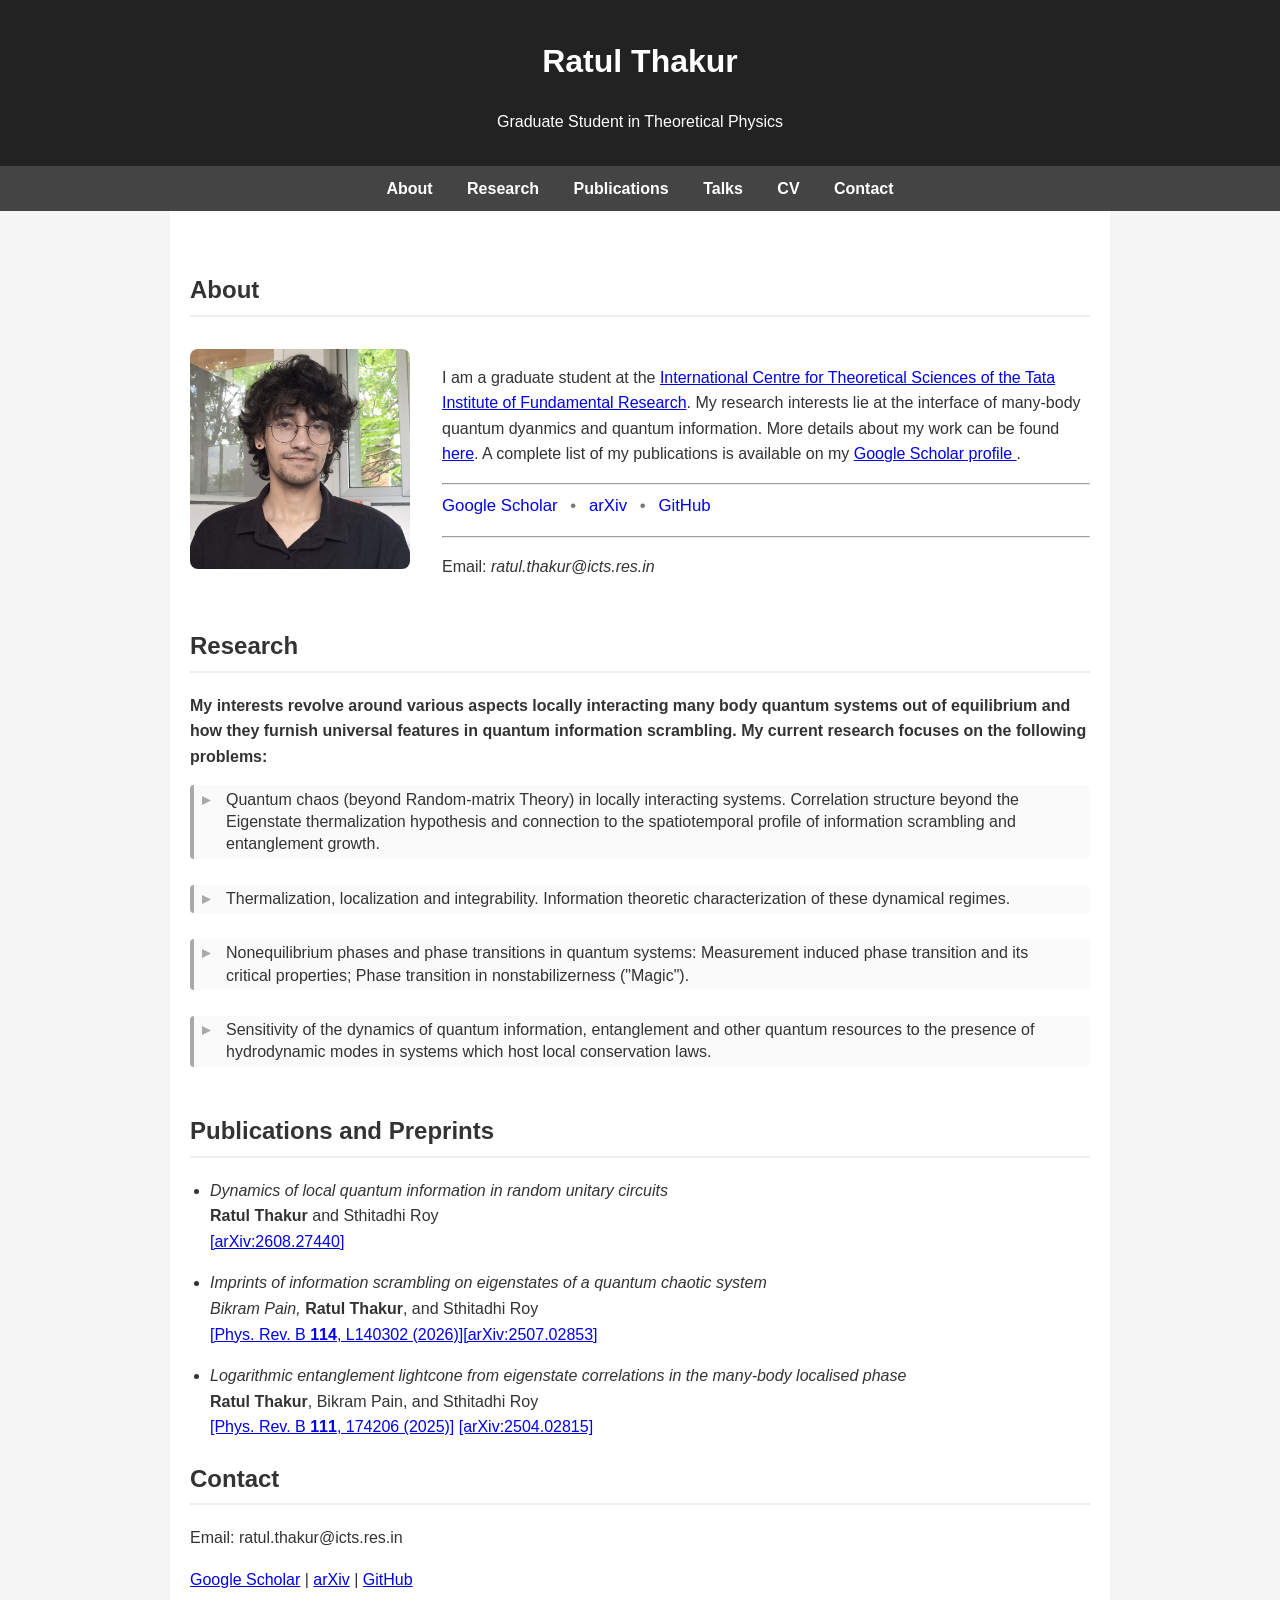
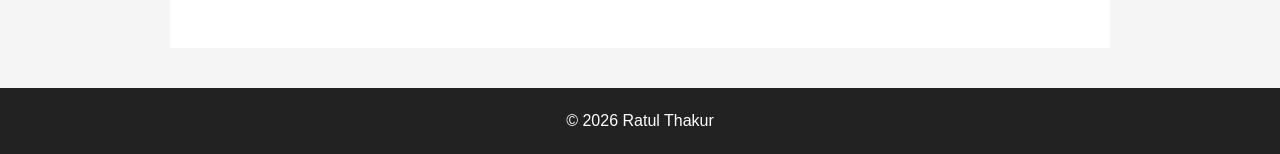
==== index.html @ a8597ba9 "Update index.html" ====
<!DOCTYPE html>
<html lang="en">
<head>
<meta charset="UTF-8">
<meta name="viewport" content="width=device-width, initial-scale=1.0">
<meta name="google-site-verification" content="xN_X5LfohI2acbVFx5eEnyMO1RAWLqTGRK5Y36NLpNw" />
    
<title>Ratul Thakur</title>

<style>
body{
    font-family: Arial, Helvetica, sans-serif;
    margin:0;
    background:#f5f5f5;
    color:#333;
    line-height:1.6;
}

header{
    background:#222;
    color:white;
    padding:15px 8px;
    text-align:center;
}

nav{
    background:#444;
    padding:10px;
    text-align:center;
}

nav a{
    color:white;
    margin:0 15px;
    text-decoration:none;
    font-weight:bold;
}

nav a:hover{
    text-decoration:underline;
}

.container{
    max-width:900px;
    margin:auto;
    padding:40px 20px;
    background:white;
}

h2{
    border-bottom:2px solid #eee;
    padding-bottom:5px;
}

footer{
    text-align:center;
    padding:20px;
    background:#222;
    color:white;
    margin-top:40px;
}

ul{
    padding-left:20px;
}

.profile {
    display: flex;
    align-items: flex-start;
    gap: 2rem;
    margin: 2rem 0;
}

.profile-image img {
    width: 220px;
    border-radius: 8px;
    display: block;
}

.profile-content {
    flex: 1;
}

.profile-links {
    margin-bottom: 1rem;
    font-size: 1.05rem;
}

.profile-links a {
    text-decoration: none;
    font-weight: 500;
}

.profile-links span {
    margin: 0 0.5rem;
    color: #777;
}





    
.research-topics {
    list-style: none;
    padding: 0;
    margin: 1rem 0;
}

.research-topics li {
    position: relative;
    margin-bottom: 0rem;
    padding: 0.2rem 1rem 0.2rem 2rem;
    border-left: 4px solid #a9a9a9;
    background: #fafafa;
    border-radius: 4px;
    line-height: 1.4;
}

.research-topics li::before {
    content: "▸";
    position: absolute;
    left: 0.5rem;
    color: #a9a9a9;
    font-weight: bold;
}
    
.research-topics strong {
    color: #1f2937;
}

@media (max-width: 700px) {
    .profile {
        flex-direction: column;
        align-items: center;
        text-align: center;
    }

    .profile-image img {
        width: 180px;
    }
}

</style>

</head>
<body>

<header>
<h1>Ratul Thakur</h1>
<p>Graduate Student in Theoretical Physics</p>
</header>

<nav>
<a href="#about">About</a>
<a href="#research">Research</a>
<a href="#publications">Publications</a>
<a href="/talks.html">Talks</a>
<a href="/docs/CV-ratul-thakur.pdf">CV</a>
<a href="#contact">Contact</a>
</nav>

<div class="container">

<section id="about">
<h2>About</h2>



<div class="profile">

    <div class="profile-image">
        <img src="./img/2025_formal.jpg" alt="Profile photo">
    </div>

    <div class="profile-content">
        <p>
            I am a graduate student at the <a href = "https://www.icts.res.in/">International Centre for Theoretical
            Sciences of the Tata Institute of Fundamental Research</a>. My research interests lie at the interface of many-body quantum dyanmics and quantum information. More details about my
            work can be found <a href="#research">here</a>. A complete list
            of my publications is available on my
            <a href="https://scholar.google.com/citations?hl=en&user=3H1ROcYAAAAJ&view_op=list_works">
                Google Scholar profile
            </a>.
        </p>

        <hr>
        
        <div class="profile-links">
            <a href="https://scholar.google.com/citations?hl=en&user=3H1ROcYAAAAJ&view_op=list_works">Google Scholar</a>
            <span>•</span>
            <a href="https://arxiv.org/a/thakur_r_1.html">arXiv</a>
            <span>•</span>
            <a href="https://github.com/ratulthakur">GitHub</a>
        </div>
        
        <hr>
        
        <p>Email: <i>ratul.thakur@icts.res.in</i></p>

    </div>

</div>

</section>

<section id="research">
<h2>Research</h2>

<b>My interests revolve around various aspects locally interacting many body quantum systems out of equilibrium and how they furnish universal features in quantum information scrambling. My current research focuses on the following problems:
</b></br>
<ul class="research-topics">
<li>Quantum chaos (beyond Random-matrix Theory) in locally interacting systems. Correlation structure beyond the Eigenstate thermalization hypothesis and connection to the spatiotemporal profile of information scrambling and entanglement growth.</li></br>
<li>Thermalization, localization and integrability. Information theoretic characterization of these dynamical regimes.</li></br>
<li>Nonequilibrium phases and phase transitions in quantum systems: Measurement induced phase transition and its critical properties; Phase transition in nonstabilizerness ("Magic"). </li></br>
<li>Sensitivity of the dynamics of quantum information, entanglement and other quantum resources to the presence of hydrodynamic modes in systems which host local conservation laws. </li></br>
</ul>
</section>

<section id="publications">
<h2>Publications and Preprints</h2>
<ul>

<li>
<p><i>Dynamics of local quantum information in random unitary circuits</i><br> <strong>Ratul Thakur</strong> and Sthitadhi Roy<br> 
<a href="https://arxiv.org/abs/2608.27440">[arXiv:2608.27440]</a></p>
</li>
    
<li>
<p><i>Imprints of information scrambling on eigenstates of a quantum chaotic system<br> Bikram Pain, </i>
<strong>Ratul Thakur</strong>, and Sthitadhi Roy<br> 
<a href="https://doi.org/10.1103/r1gj-g99c">[Phys. Rev. B <b>114</b>, L140302 (2026)]</a><a href="https://arxiv.org/abs/2507.02853">[arXiv:2507.02853]</a></p>
</li>
    
<li>
<p><i>Logarithmic entanglement lightcone from eigenstate correlations in the many-body localised phase</i><br> <strong>Ratul Thakur</strong>, Bikram Pain, and Sthitadhi Roy<br> 
<a href="https://link.aps.org/doi/10.1103/PhysRevB.111.174206">[Phys. Rev. B <b>111</b>, 174206 (2025)]</a> <a href="https://arxiv.org/abs/2504.02815">[arXiv:2504.02815]</a></p>
</li>
    
</ul>
</section>

<section id="contact">
<h2>Contact</h2>
<p>Email: ratul.thakur@icts.res.in</p>
<p>
<a href="https://scholar.google.com/citations?hl=en&user=3H1ROcYAAAAJ&view_op=list_works">Google Scholar</a> |
<a href="https://arxiv.org/a/thakur_r_1.html">arXiv</a> |
<a href="https://github.com/ratulthakur">GitHub</a>
</p>
</section>

</div>

<footer>
© 2026 Ratul Thakur
</footer>

</body>
</html>
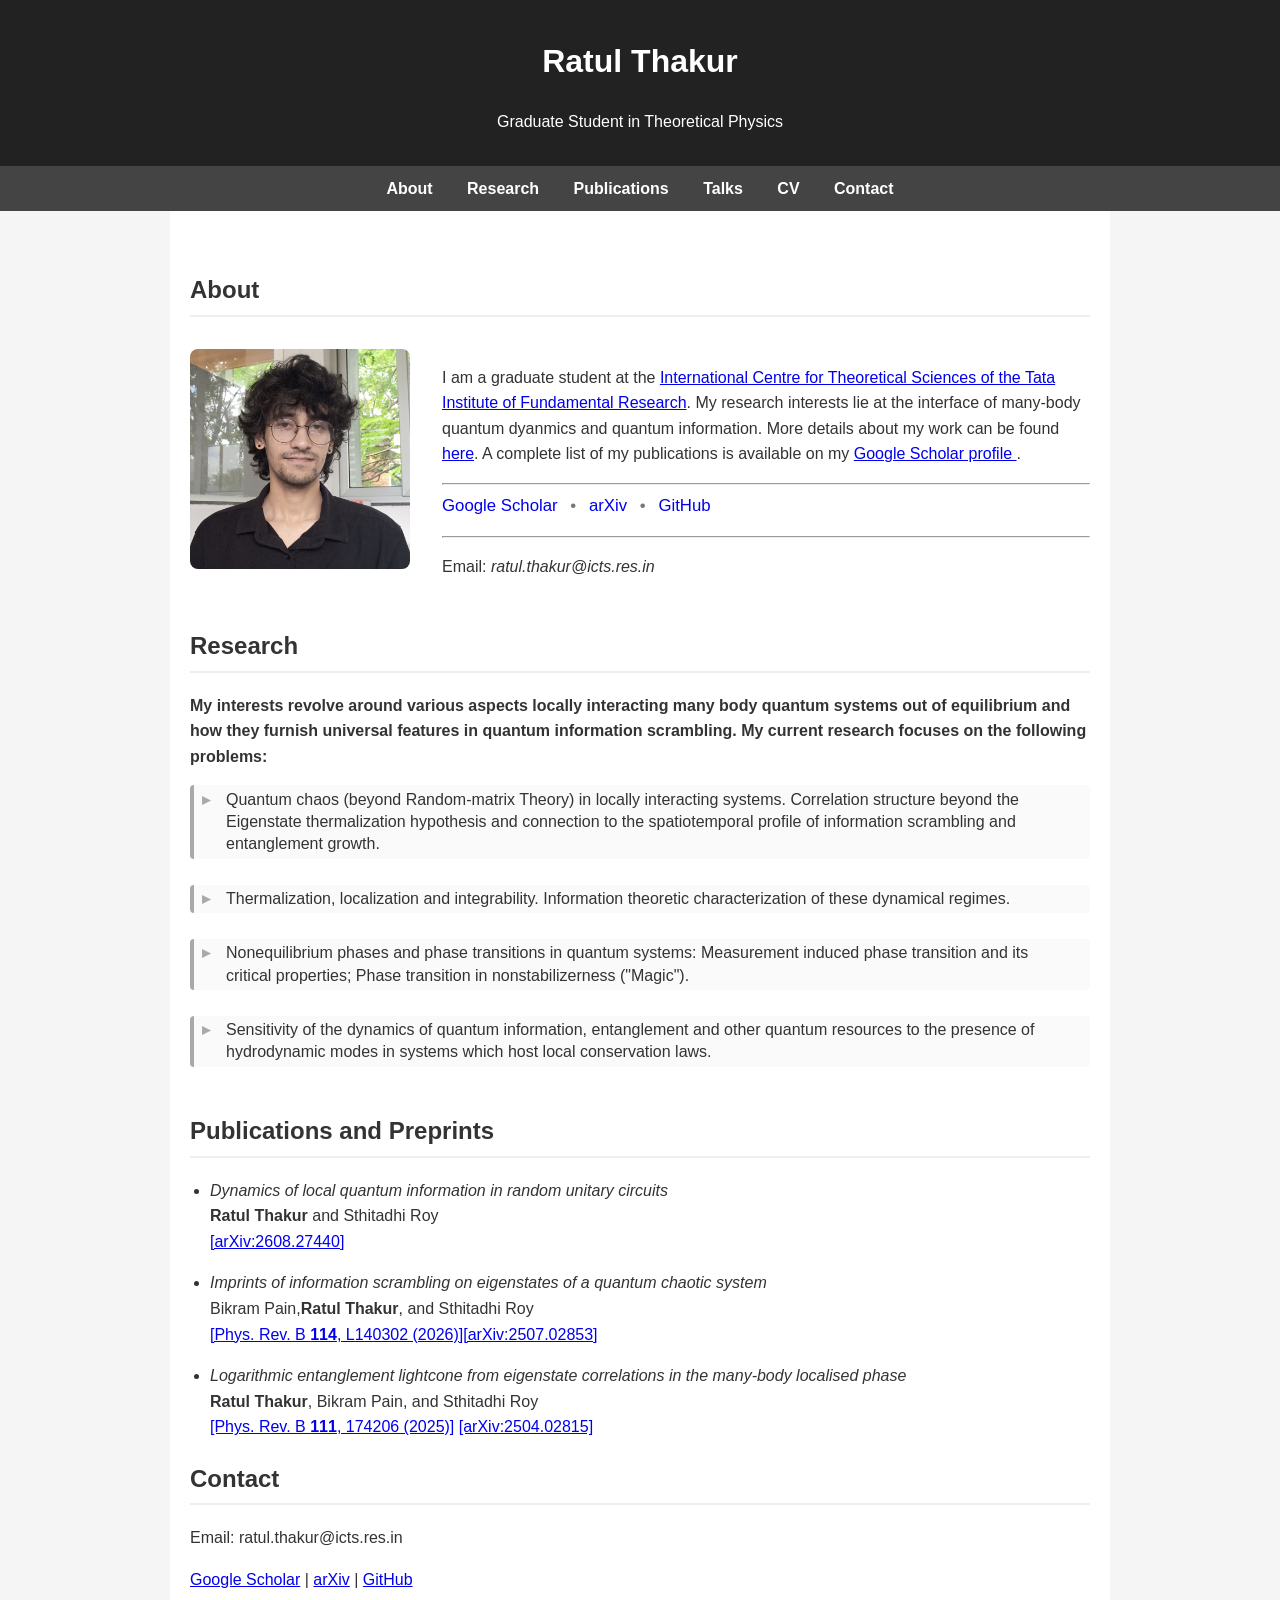
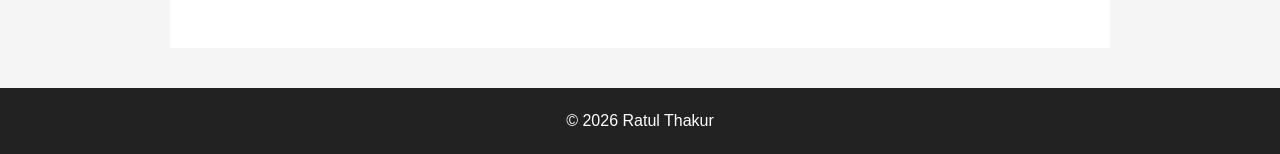
==== commit 88cc5148: "Update index.html" ====
--- a/index.html
+++ b/index.html
@@ -228,8 +228,7 @@
 </li>
     
 <li>
-<p><i>Imprints of information scrambling on eigenstates of a quantum chaotic system<br> Bikram Pain, </i>
-<strong>Ratul Thakur</strong>, and Sthitadhi Roy<br> 
+<p><i>Imprints of information scrambling on eigenstates of a quantum chaotic system</i><br> Bikram Pain,<strong>Ratul Thakur</strong>, and Sthitadhi Roy<br> 
 <a href="https://doi.org/10.1103/r1gj-g99c">[Phys. Rev. B <b>114</b>, L140302 (2026)]</a><a href="https://arxiv.org/abs/2507.02853">[arXiv:2507.02853]</a></p>
 </li>
     
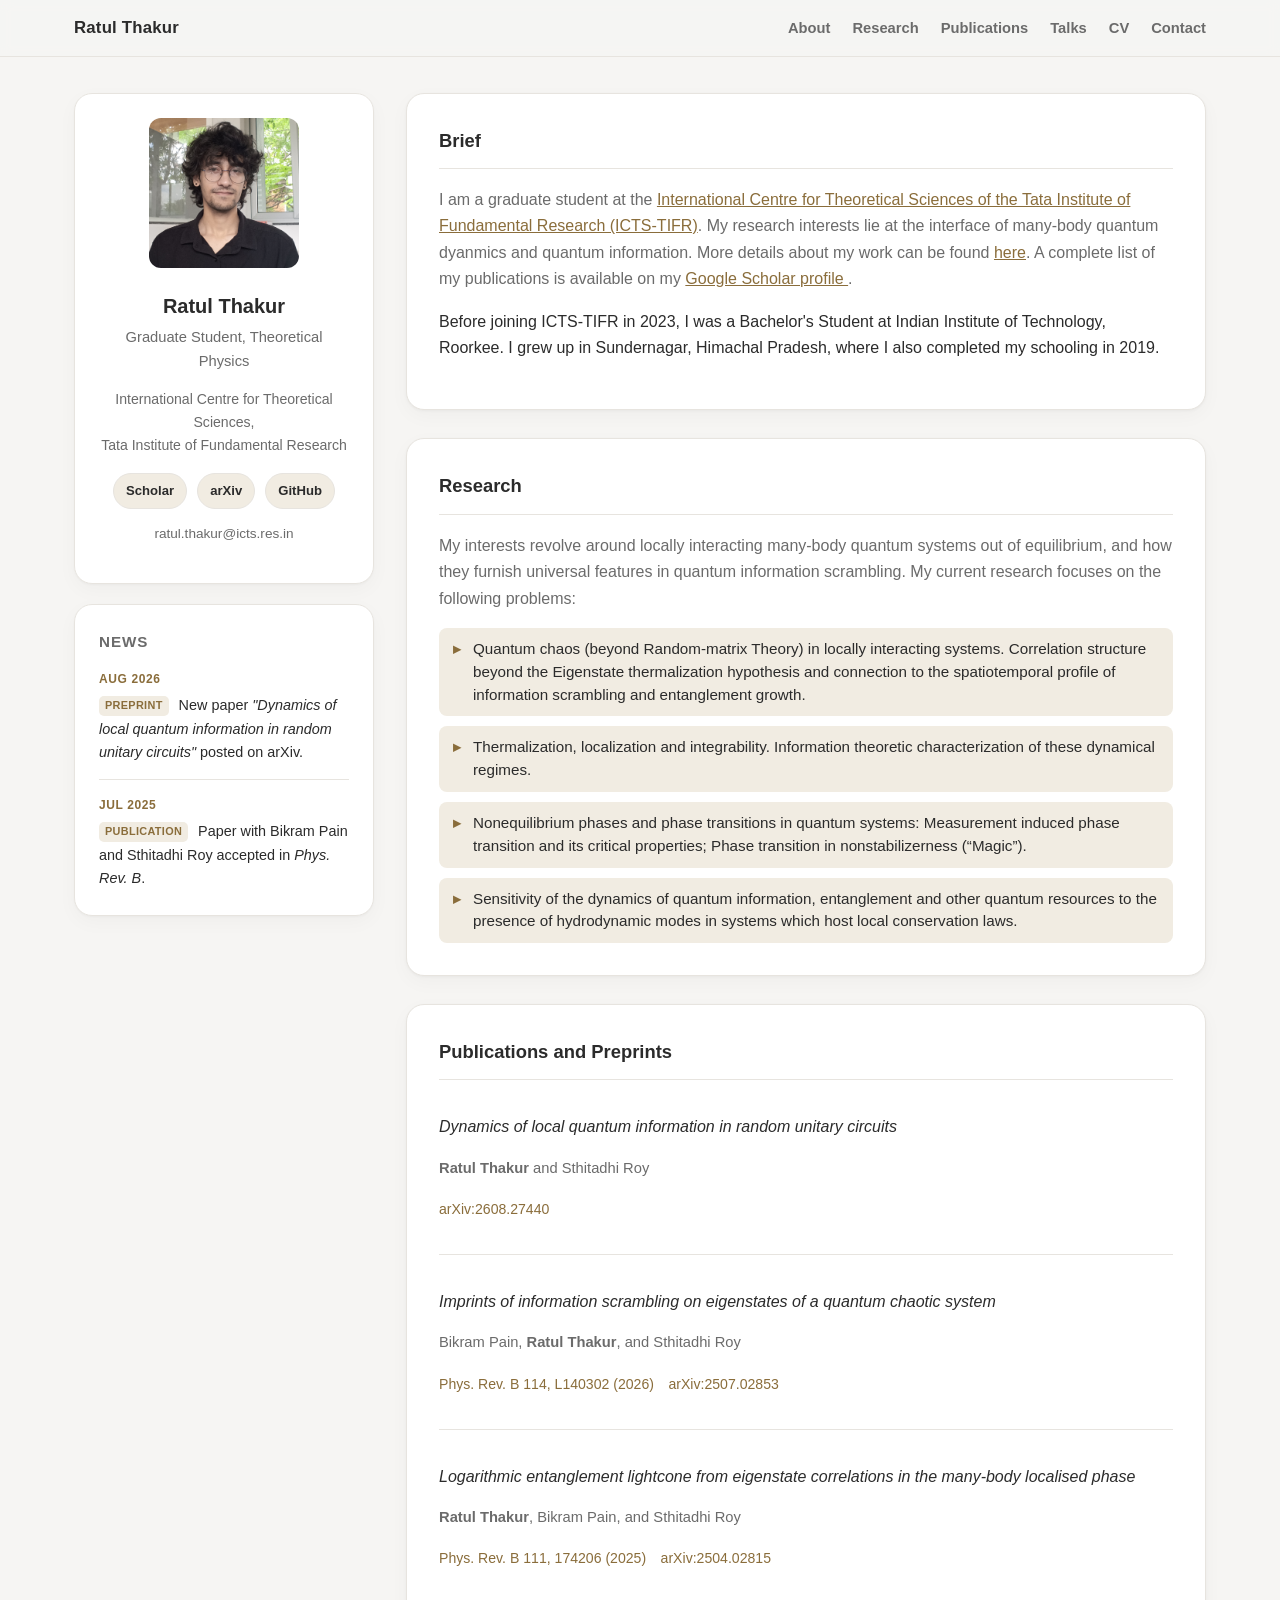
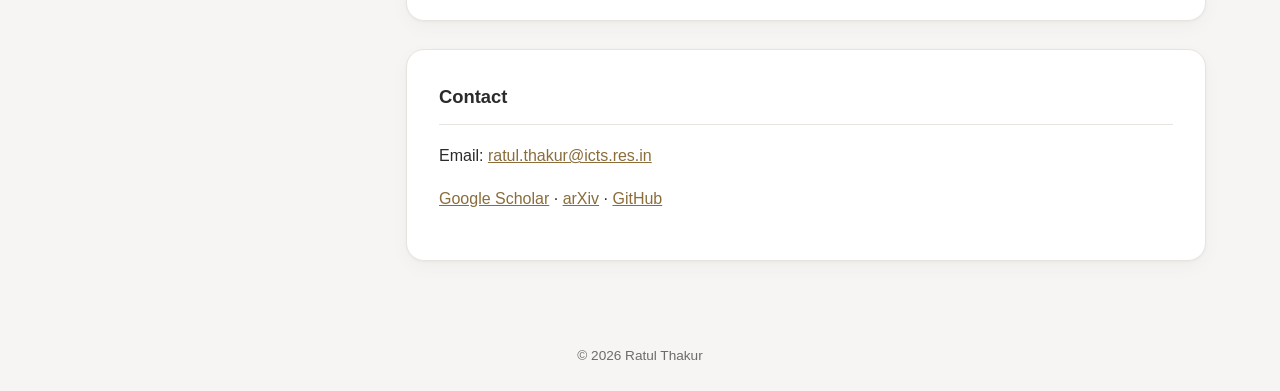
==== commit 8b8b6bf1: "new layout" ====
--- a/index.html
+++ b/index.html
@@ -1,259 +1,501 @@
-
 <!DOCTYPE html>
 <html lang="en">
 <head>
 <meta charset="UTF-8">
 <meta name="viewport" content="width=device-width, initial-scale=1.0">
 <meta name="google-site-verification" content="xN_X5LfohI2acbVFx5eEnyMO1RAWLqTGRK5Y36NLpNw" />
-    
 <title>Ratul Thakur</title>
 
 <style>
+:root{
+    --bg:#f6f5f3;
+    --panel:#ffffff;
+    --text:#2b2b2b;
+    --text-soft:#6b6b6b;
+    --border:#e7e4df;
+    --accent:#8a6d3b;
+    --accent-soft:#f1ece2;
+    --radius-lg:18px;
+    --radius-md:12px;
+    --radius-sm:8px;
+    --shadow:0 1px 3px rgba(0,0,0,0.04), 0 6px 20px rgba(0,0,0,0.03);
+    --maxw:1180px;
+}
+
+*{ box-sizing:border-box; }
+
 body{
-    font-family: Arial, Helvetica, sans-serif;
+    font-family:-apple-system,BlinkMacSystemFont,"Segoe UI",Helvetica,Arial,sans-serif;
     margin:0;
-    background:#f5f5f5;
-    color:#333;
-    line-height:1.6;
-}
-
-header{
-    background:#222;
-    color:white;
-    padding:15px 8px;
+    background:var(--bg);
+    color:var(--text);
+    line-height:1.65;
+    font-size:16px;
+}
+
+a{ color:var(--accent); }
+a:hover{ text-decoration:underline; }
+
+/* ---------- top bar ---------- */
+.topbar{
+    position:sticky;
+    top:0;
+    z-index:10;
+    background:rgba(246,245,243,0.9);
+    backdrop-filter:blur(6px);
+    border-bottom:1px solid var(--border);
+}
+
+.topbar-inner{
+    max-width:var(--maxw);
+    margin:0 auto;
+    padding:14px 24px;
+    display:flex;
+    align-items:center;
+    justify-content:space-between;
+    gap:16px;
+    flex-wrap:wrap;
+}
+
+.brand{
+    font-weight:700;
+    font-size:1.05rem;
+    letter-spacing:0.2px;
+    color:var(--text);
+    text-decoration:none;
+}
+.brand:hover{ text-decoration:none; }
+
+nav.mainnav{
+    display:flex;
+    gap:22px;
+    flex-wrap:wrap;
+}
+
+nav.mainnav a{
+    color:var(--text-soft);
+    text-decoration:none;
+    font-size:0.92rem;
+    font-weight:600;
+}
+
+nav.mainnav a:hover{
+    color:var(--accent);
+    text-decoration:none;
+}
+
+/* ---------- layout ---------- */
+.layout{
+    max-width:var(--maxw);
+    margin:0 auto;
+    padding:36px 24px 60px;
+    display:grid;
+    grid-template-columns:300px 1fr;
+    gap:32px;
+    align-items:start;
+}
+
+/* ---------- sidebar ---------- */
+.sidebar{
+    position:sticky;
+    top:78px;
+    display:flex;
+    flex-direction:column;
+    gap:20px;
+}
+
+.card{
+    background:var(--panel);
+    border:1px solid var(--border);
+    border-radius:var(--radius-lg);
+    box-shadow:var(--shadow);
+    padding:24px;
+}
+
+.profile-card{
     text-align:center;
 }
 
-nav{
-    background:#444;
-    padding:10px;
-    text-align:center;
-}
-
-nav a{
-    color:white;
-    margin:0 15px;
+.profile-card img{
+    width:150px;
+    height:150px;
+    object-fit:cover;
+    border-radius:var(--radius-md);
+    margin-bottom:14px;
+}
+
+.profile-card h1{
+    font-size:1.25rem;
+    margin:0 0 2px;
+}
+
+.profile-card .role{
+    color:var(--text-soft);
+    font-size:0.92rem;
+    margin:0 0 14px;
+}
+
+.profile-card .institute{
+    font-size:0.88rem;
+    color:var(--text-soft);
+    margin:0 0 16px;
+}
+
+.link-row{
+    display:flex;
+    justify-content:center;
+    gap:10px;
+    flex-wrap:wrap;
+    margin-bottom:14px;
+}
+
+.link-row a{
+    font-size:0.82rem;
+    font-weight:600;
     text-decoration:none;
+    padding:6px 12px;
+    border:1px solid var(--border);
+    border-radius:999px;
+    color:var(--text);
+    background:var(--accent-soft);
+}
+
+.link-row a:hover{
+    border-color:var(--accent);
+    color:var(--accent);
+    text-decoration:none;
+}
+
+.profile-card .email{
+    font-size:0.85rem;
+    color:var(--text-soft);
+    word-break:break-all;
+}
+
+/* ---------- news ---------- */
+.news-card h2{
+    font-size:0.95rem;
+    text-transform:uppercase;
+    letter-spacing:0.06em;
+    color:var(--text-soft);
+    margin:0 0 16px;
+}
+
+.news-list{
+    list-style:none;
+    margin:0;
+    padding:0;
+    display:flex;
+    flex-direction:column;
+    gap:16px;
+}
+
+.news-list li{
+    padding-bottom:14px;
+    border-bottom:1px solid var(--border);
+    font-size:0.9rem;
+}
+
+.news-list li:last-child{
+    border-bottom:none;
+    padding-bottom:0;
+}
+
+.news-date{
+    display:block;
+    font-size:0.75rem;
+    font-weight:700;
+    color:var(--accent);
+    text-transform:uppercase;
+    letter-spacing:0.05em;
+    margin-bottom:4px;
+}
+
+.news-tag{
+    display:inline-block;
+    font-size:0.68rem;
+    font-weight:700;
+    text-transform:uppercase;
+    letter-spacing:0.03em;
+    color:var(--accent);
+    background:var(--accent-soft);
+    border-radius:5px;
+    padding:1px 6px;
+    margin-right:6px;
+    vertical-align:1px;
+}
+
+/* ---------- main content ---------- */
+.main section{
+    background:var(--panel);
+    border:1px solid var(--border);
+    border-radius:var(--radius-lg);
+    box-shadow:var(--shadow);
+    padding:32px;
+    margin-bottom:28px;
+}
+
+.main section:last-child{ margin-bottom:0; }
+
+.main h2{
+    font-size:1.15rem;
+    margin:0 0 18px;
+    padding-bottom:12px;
+    border-bottom:1px solid var(--border);
+}
+
+.main .lede{
+    color:var(--text-soft);
+    margin:0 0 16px;
+}
+
+ul.research-topics{
+    list-style:none;
+    padding:0;
+    margin:0;
+    display:flex;
+    flex-direction:column;
+    gap:10px;
+}
+
+.research-topics li{
+    position:relative;
+    padding:10px 14px 10px 34px;
+    background:var(--accent-soft);
+    border-radius:var(--radius-sm);
+    line-height:1.5;
+    font-size:0.95rem;
+}
+
+.research-topics li::before{
+    content:"\25B8";
+    position:absolute;
+    left:14px;
+    color:var(--accent);
     font-weight:bold;
 }
 
-nav a:hover{
-    text-decoration:underline;
-}
-
-.container{
-    max-width:900px;
-    margin:auto;
-    padding:40px 20px;
-    background:white;
-}
-
-h2{
-    border-bottom:2px solid #eee;
-    padding-bottom:5px;
-}
+.research-topics strong{ color:var(--text); }
+
+.pub-list{
+    list-style:none;
+    padding:0;
+    margin:0;
+    display:flex;
+    flex-direction:column;
+    gap:18px;
+}
+
+.pub-list li{
+    padding-bottom:16px;
+    border-bottom:1px solid var(--border);
+}
+
+.pub-list li:last-child{
+    border-bottom:none;
+    padding-bottom:0;
+}
+
+.pub-title{
+    font-style:italic;
+    margin-bottom:4px;
+}
+
+.pub-authors{
+    font-size:0.92rem;
+    color:var(--text-soft);
+    margin-bottom:4px;
+}
+
+.pub-venue a{
+    font-size:0.88rem;
+    text-decoration:none;
+    margin-right:10px;
+}
+
+.pub-venue a:hover{ text-decoration:underline; }
 
 footer{
     text-align:center;
-    padding:20px;
-    background:#222;
-    color:white;
-    margin-top:40px;
-}
-
-ul{
-    padding-left:20px;
-}
-
-.profile {
-    display: flex;
-    align-items: flex-start;
-    gap: 2rem;
-    margin: 2rem 0;
-}
-
-.profile-image img {
-    width: 220px;
-    border-radius: 8px;
-    display: block;
-}
-
-.profile-content {
-    flex: 1;
-}
-
-.profile-links {
-    margin-bottom: 1rem;
-    font-size: 1.05rem;
-}
-
-.profile-links a {
-    text-decoration: none;
-    font-weight: 500;
-}
-
-.profile-links span {
-    margin: 0 0.5rem;
-    color: #777;
-}
-
-
-
-
-
-    
-.research-topics {
-    list-style: none;
-    padding: 0;
-    margin: 1rem 0;
-}
-
-.research-topics li {
-    position: relative;
-    margin-bottom: 0rem;
-    padding: 0.2rem 1rem 0.2rem 2rem;
-    border-left: 4px solid #a9a9a9;
-    background: #fafafa;
-    border-radius: 4px;
-    line-height: 1.4;
-}
-
-.research-topics li::before {
-    content: "▸";
-    position: absolute;
-    left: 0.5rem;
-    color: #a9a9a9;
-    font-weight: bold;
-}
-    
-.research-topics strong {
-    color: #1f2937;
-}
-
-@media (max-width: 700px) {
-    .profile {
-        flex-direction: column;
-        align-items: center;
-        text-align: center;
-    }
-
-    .profile-image img {
-        width: 180px;
-    }
-}
-
+    padding:24px;
+    color:var(--text-soft);
+    font-size:0.85rem;
+}
+
+/* ---------- responsive ---------- */
+@media (max-width:860px){
+    .layout{
+        grid-template-columns:1fr;
+        padding:24px 16px 40px;
+    }
+    .sidebar{
+        position:static;
+        top:auto;
+    }
+    nav.mainnav{
+        gap:14px;
+    }
+    .main section{
+        padding:22px;
+    }
+}
+
+@media (max-width:480px){
+    .topbar-inner{
+        padding:12px 16px;
+    }
+    nav.mainnav a{
+        font-size:0.85rem;
+    }
+    .profile-card img{
+        width:120px;
+        height:120px;
+    }
+}
 </style>
-
 </head>
 <body>
 
-<header>
-<h1>Ratul Thakur</h1>
-<p>Graduate Student in Theoretical Physics</p>
-</header>
-
-<nav>
-<a href="#about">About</a>
-<a href="#research">Research</a>
-<a href="#publications">Publications</a>
-<a href="/talks.html">Talks</a>
-<a href="/docs/CV-ratul-thakur.pdf">CV</a>
-<a href="#contact">Contact</a>
-</nav>
-
-<div class="container">
-
-<section id="about">
-<h2>About</h2>
-
-
-
-<div class="profile">
-
-    <div class="profile-image">
-        <img src="./img/2025_formal.jpg" alt="Profile photo">
+<div class="topbar">
+    <div class="topbar-inner">
+        <a class="brand" href="#top">Ratul Thakur</a>
+        <nav class="mainnav">
+            <a href="#about">About</a>
+            <a href="#research">Research</a>
+            <a href="#publications">Publications</a>
+            <a href="/talks.html">Talks</a>
+            <a href="/docs/CV-ratul-thakur.pdf">CV</a>
+            <a href="#contact">Contact</a>
+        </nav>
     </div>
-
-    <div class="profile-content">
-        <p>
-            I am a graduate student at the <a href = "https://www.icts.res.in/">International Centre for Theoretical
-            Sciences of the Tata Institute of Fundamental Research</a>. My research interests lie at the interface of many-body quantum dyanmics and quantum information. More details about my
-            work can be found <a href="#research">here</a>. A complete list
-            of my publications is available on my
-            <a href="https://scholar.google.com/citations?hl=en&user=3H1ROcYAAAAJ&view_op=list_works">
-                Google Scholar profile
-            </a>.
-        </p>
-
-        <hr>
-        
-        <div class="profile-links">
-            <a href="https://scholar.google.com/citations?hl=en&user=3H1ROcYAAAAJ&view_op=list_works">Google Scholar</a>
-            <span>•</span>
-            <a href="https://arxiv.org/a/thakur_r_1.html">arXiv</a>
-            <span>•</span>
-            <a href="https://github.com/ratulthakur">GitHub</a>
+</div>
+
+<div class="layout" id="top">
+
+    <!-- ================= SIDEBAR ================= -->
+    <aside class="sidebar">
+
+        <div class="card profile-card" id="about">
+            <img src="./img/2025_formal.jpg" alt="Profile photo">
+            <h1>Ratul Thakur</h1>
+            <p class="role">Graduate Student, Theoretical Physics</p>
+            <p class="institute">
+                International Centre for Theoretical Sciences,<br>
+                Tata Institute of Fundamental Research
+            </p>
+            <div class="link-row">
+                <a href="https://scholar.google.com/citations?hl=en&user=3H1ROcYAAAAJ&view_op=list_works">Scholar</a>
+                <a href="https://arxiv.org/a/thakur_r_1.html">arXiv</a>
+                <a href="https://github.com/ratulthakur">GitHub</a>
+            </div>
+            <p class="email">ratul.thakur@icts.res.in</p>
         </div>
-        
-        <hr>
-        
-        <p>Email: <i>ratul.thakur@icts.res.in</i></p>
-
-    </div>
+
+        <!-- ================= NEWS ================= -->
+        <!--
+            To add a news item: copy one <li> block and edit the date,
+            tag (PUBLICATION / TALK / POSTER / NEWS) and text.
+            Newest entries should go at the top of the list.
+        -->
+        <div class="card news-card">
+            <h2>News</h2>
+            <ul class="news-list">
+                <li>
+                    <span class="news-date">Aug 2026</span>
+                    <span class="news-tag">Preprint</span>
+                    New paper <em>"Dynamics of local quantum information in random unitary circuits"</em> posted on arXiv.
+                </li>
+                <li>
+                    <span class="news-date">Jul 2025</span>
+                    <span class="news-tag">Publication</span>
+                    Paper with Bikram Pain and Sthitadhi Roy accepted in <em>Phys. Rev. B</em>.
+                </li>
+            </ul>
+        </div>
+
+    </aside>
+
+    <!-- ================= MAIN CONTENT ================= -->
+    <main class="main">
+
+        <section id="brief">
+            <h2>Brief</h2>
+            <p class="lede">
+                I am a graduate student at the <a href = "https://www.icts.res.in/">International Centre for Theoretical
+                Sciences of the Tata Institute of Fundamental Research (ICTS-TIFR)</a>. My research interests lie at the interface of many-body quantum dyanmics and quantum information. More details about my
+                work can be found <a href="#research">here</a>. A complete list
+                of my publications is available on my
+                <a href="https://scholar.google.com/citations?hl=en&user=3H1ROcYAAAAJ&view_op=list_works">
+                    Google Scholar profile
+                </a>.
+            </p>
+
+            <p>
+                Before joining ICTS-TIFR in 2023, I was a Bachelor's Student at Indian Institute of Technology, Roorkee. I grew up in Sundernagar, Himachal Pradesh, where I also completed my schooling in 2019. 
+            </p>
+            
+        </section>
+
+        <section id="research">
+            <h2>Research</h2>
+            <p class="lede">
+                My interests revolve around locally interacting many-body quantum systems out of equilibrium,
+                and how they furnish universal features in quantum information scrambling. My current research
+                focuses on the following problems:
+            </p>
+            <ul class="research-topics">
+                <li>Quantum chaos (beyond Random-matrix Theory) in locally interacting systems. Correlation structure beyond the Eigenstate thermalization hypothesis and connection to the spatiotemporal profile of information scrambling and entanglement growth.</li>
+                <li>Thermalization, localization and integrability. Information theoretic characterization of these dynamical regimes.</li>
+                <li>Nonequilibrium phases and phase transitions in quantum systems: Measurement induced phase transition and its critical properties; Phase transition in nonstabilizerness (&ldquo;Magic&rdquo;).</li>
+                <li>Sensitivity of the dynamics of quantum information, entanglement and other quantum resources to the presence of hydrodynamic modes in systems which host local conservation laws.</li>
+            </ul>
+        </section>
+
+        <section id="publications">
+            <h2>Publications and Preprints</h2>
+            <ul class="pub-list">
+                <li>
+                    <p class="pub-title">Dynamics of local quantum information in random unitary circuits</p>
+                    <p class="pub-authors"><strong>Ratul Thakur</strong> and Sthitadhi Roy</p>
+                    <p class="pub-venue">
+                        <a href="https://arxiv.org/abs/2608.27440">arXiv:2608.27440</a>
+                    </p>
+                </li>
+                <li>
+                    <p class="pub-title">Imprints of information scrambling on eigenstates of a quantum chaotic system</p>
+                    <p class="pub-authors">Bikram Pain, <strong>Ratul Thakur</strong>, and Sthitadhi Roy</p>
+                    <p class="pub-venue">
+                        <a href="https://doi.org/10.1103/r1gj-g99c">Phys. Rev. B 114, L140302 (2026)</a>
+                        <a href="https://arxiv.org/abs/2507.02853">arXiv:2507.02853</a>
+                    </p>
+                </li>
+                <li>
+                    <p class="pub-title">Logarithmic entanglement lightcone from eigenstate correlations in the many-body localised phase</p>
+                    <p class="pub-authors"><strong>Ratul Thakur</strong>, Bikram Pain, and Sthitadhi Roy</p>
+                    <p class="pub-venue">
+                        <a href="https://link.aps.org/doi/10.1103/PhysRevB.111.174206">Phys. Rev. B 111, 174206 (2025)</a>
+                        <a href="https://arxiv.org/abs/2504.02815">arXiv:2504.02815</a>
+                    </p>
+                </li>
+            </ul>
+        </section>
+
+        <section id="contact">
+            <h2>Contact</h2>
+            <p>Email: <a href="mailto:ratul.thakur@icts.res.in">ratul.thakur@icts.res.in</a></p>
+            <p>
+                <a href="https://scholar.google.com/citations?hl=en&user=3H1ROcYAAAAJ&view_op=list_works">Google Scholar</a> &middot;
+                <a href="https://arxiv.org/a/thakur_r_1.html">arXiv</a> &middot;
+                <a href="https://github.com/ratulthakur">GitHub</a>
+            </p>
+        </section>
+
+    </main>
 
 </div>
 
-</section>
-
-<section id="research">
-<h2>Research</h2>
-
-<b>My interests revolve around various aspects locally interacting many body quantum systems out of equilibrium and how they furnish universal features in quantum information scrambling. My current research focuses on the following problems:
-</b></br>
-<ul class="research-topics">
-<li>Quantum chaos (beyond Random-matrix Theory) in locally interacting systems. Correlation structure beyond the Eigenstate thermalization hypothesis and connection to the spatiotemporal profile of information scrambling and entanglement growth.</li></br>
-<li>Thermalization, localization and integrability. Information theoretic characterization of these dynamical regimes.</li></br>
-<li>Nonequilibrium phases and phase transitions in quantum systems: Measurement induced phase transition and its critical properties; Phase transition in nonstabilizerness ("Magic"). </li></br>
-<li>Sensitivity of the dynamics of quantum information, entanglement and other quantum resources to the presence of hydrodynamic modes in systems which host local conservation laws. </li></br>
-</ul>
-</section>
-
-<section id="publications">
-<h2>Publications and Preprints</h2>
-<ul>
-
-<li>
-<p><i>Dynamics of local quantum information in random unitary circuits</i><br> <strong>Ratul Thakur</strong> and Sthitadhi Roy<br> 
-<a href="https://arxiv.org/abs/2608.27440">[arXiv:2608.27440]</a></p>
-</li>
-    
-<li>
-<p><i>Imprints of information scrambling on eigenstates of a quantum chaotic system</i><br> Bikram Pain,<strong>Ratul Thakur</strong>, and Sthitadhi Roy<br> 
-<a href="https://doi.org/10.1103/r1gj-g99c">[Phys. Rev. B <b>114</b>, L140302 (2026)]</a><a href="https://arxiv.org/abs/2507.02853">[arXiv:2507.02853]</a></p>
-</li>
-    
-<li>
-<p><i>Logarithmic entanglement lightcone from eigenstate correlations in the many-body localised phase</i><br> <strong>Ratul Thakur</strong>, Bikram Pain, and Sthitadhi Roy<br> 
-<a href="https://link.aps.org/doi/10.1103/PhysRevB.111.174206">[Phys. Rev. B <b>111</b>, 174206 (2025)]</a> <a href="https://arxiv.org/abs/2504.02815">[arXiv:2504.02815]</a></p>
-</li>
-    
-</ul>
-</section>
-
-<section id="contact">
-<h2>Contact</h2>
-<p>Email: ratul.thakur@icts.res.in</p>
-<p>
-<a href="https://scholar.google.com/citations?hl=en&user=3H1ROcYAAAAJ&view_op=list_works">Google Scholar</a> |
-<a href="https://arxiv.org/a/thakur_r_1.html">arXiv</a> |
-<a href="https://github.com/ratulthakur">GitHub</a>
-</p>
-</section>
-
-</div>
-
 <footer>
-© 2026 Ratul Thakur
+    &copy; 2026 Ratul Thakur
 </footer>
 
 </body>
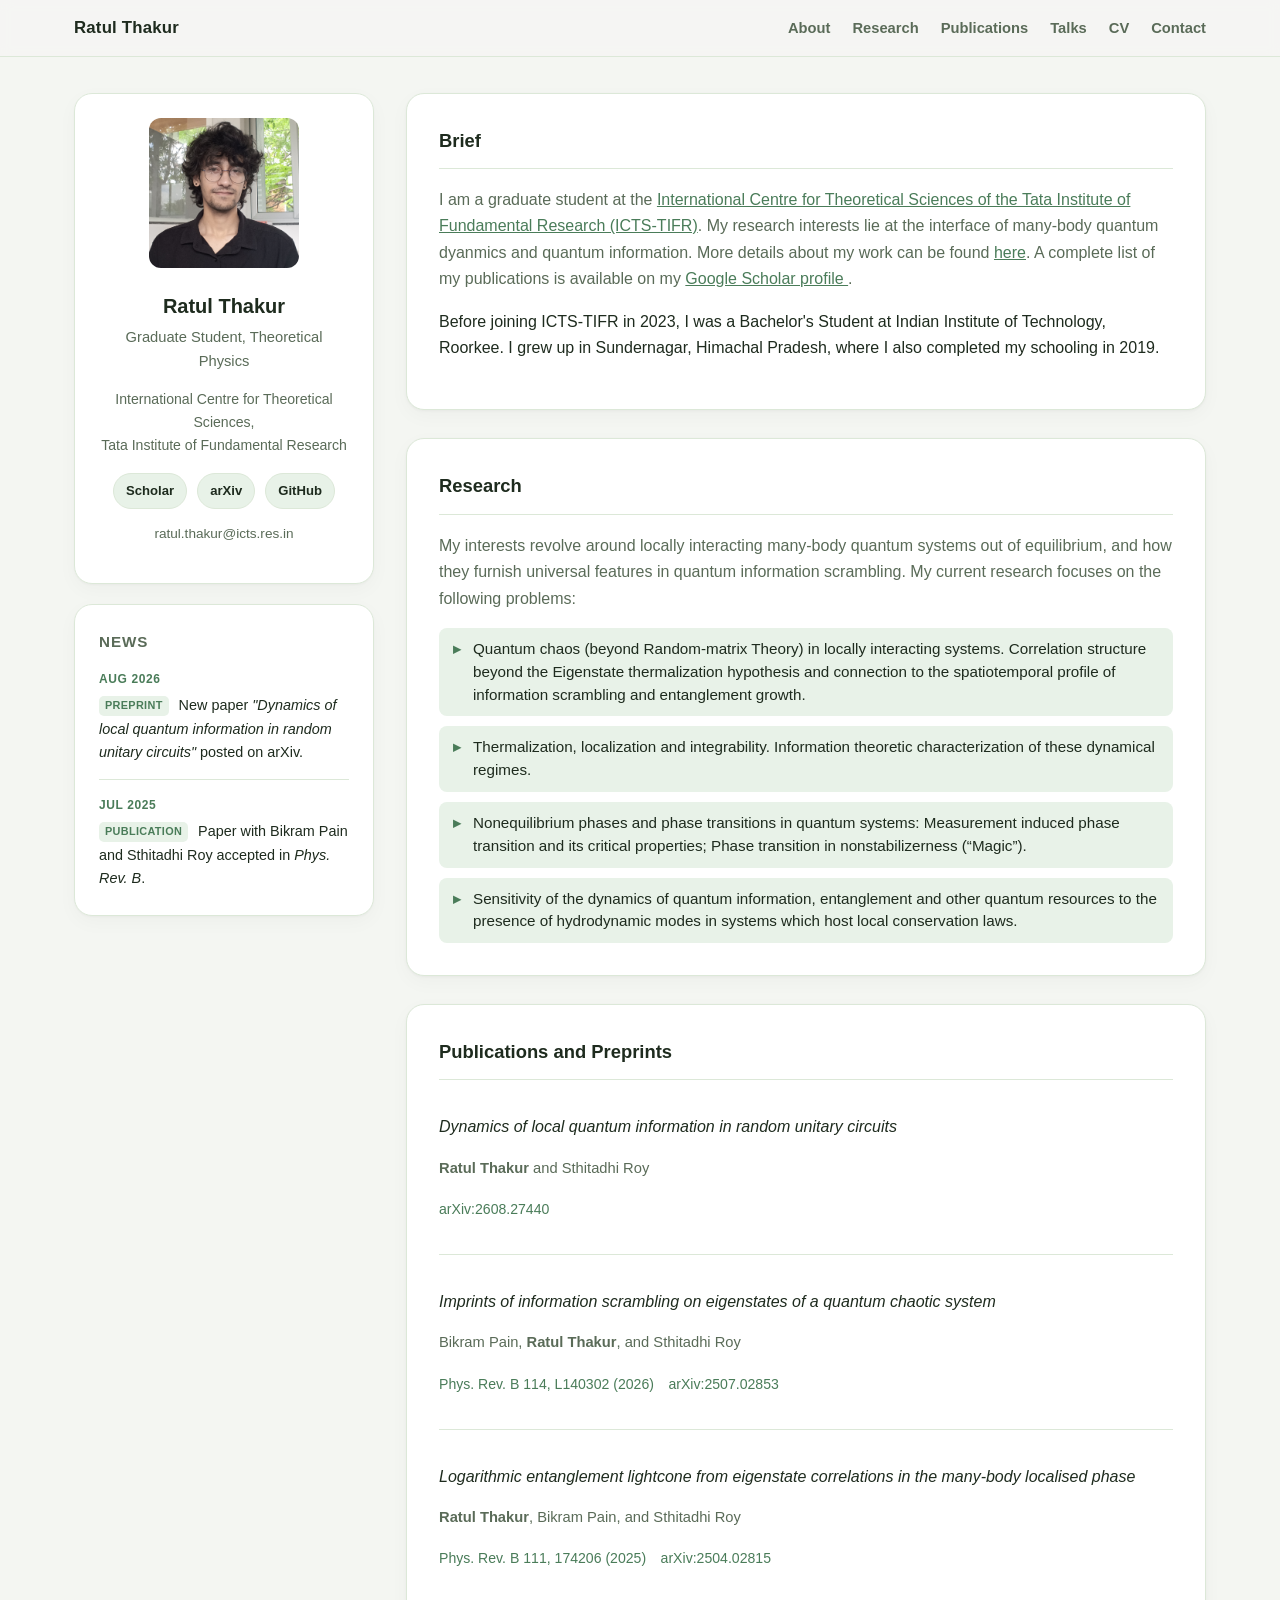
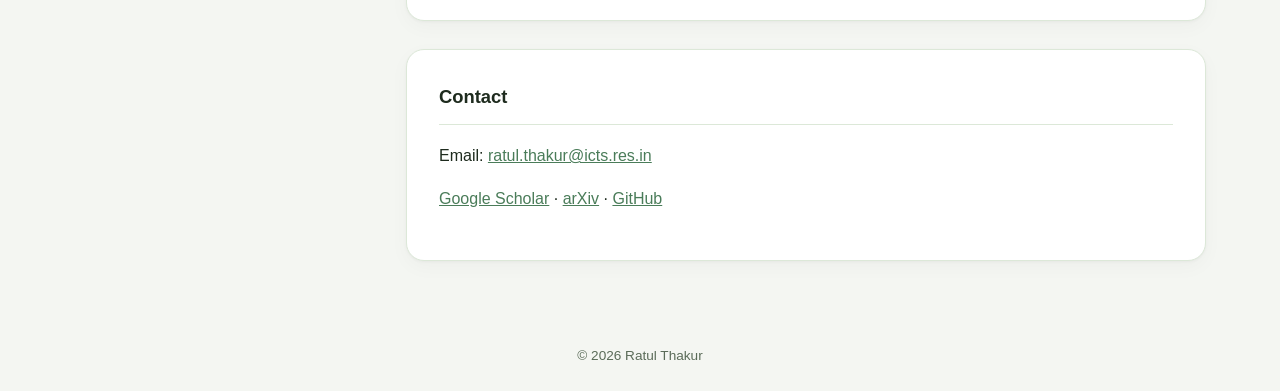
==== commit 64dd43b8: "changed colour pallete" ====
--- a/index.html
+++ b/index.html
@@ -7,19 +7,19 @@
 <title>Ratul Thakur</title>
 
 <style>
-:root{
-    --bg:#f6f5f3;
-    --panel:#ffffff;
-    --text:#2b2b2b;
-    --text-soft:#6b6b6b;
-    --border:#e7e4df;
-    --accent:#8a6d3b;
-    --accent-soft:#f1ece2;
-    --radius-lg:18px;
-    --radius-md:12px;
-    --radius-sm:8px;
-    --shadow:0 1px 3px rgba(0,0,0,0.04), 0 6px 20px rgba(0,0,0,0.03);
-    --maxw:1180px;
+:root {
+    --bg: #f4f6f2;
+    --panel: #ffffff;
+    --text: #1e2b1e;
+    --text-soft: #5a6b58;
+    --border: #dce8d8;
+    --accent: #4a7c59;
+    --accent-soft: #e8f2e8;
+    --radius-lg: 18px;
+    --radius-md: 12px;
+    --radius-sm: 8px;
+    --shadow: 0 1px 3px rgba(0,0,0,0.04), 0 6px 20px rgba(0,0,0,0.03);
+    --maxw: 1180px;
 }
 
 *{ box-sizing:border-box; }
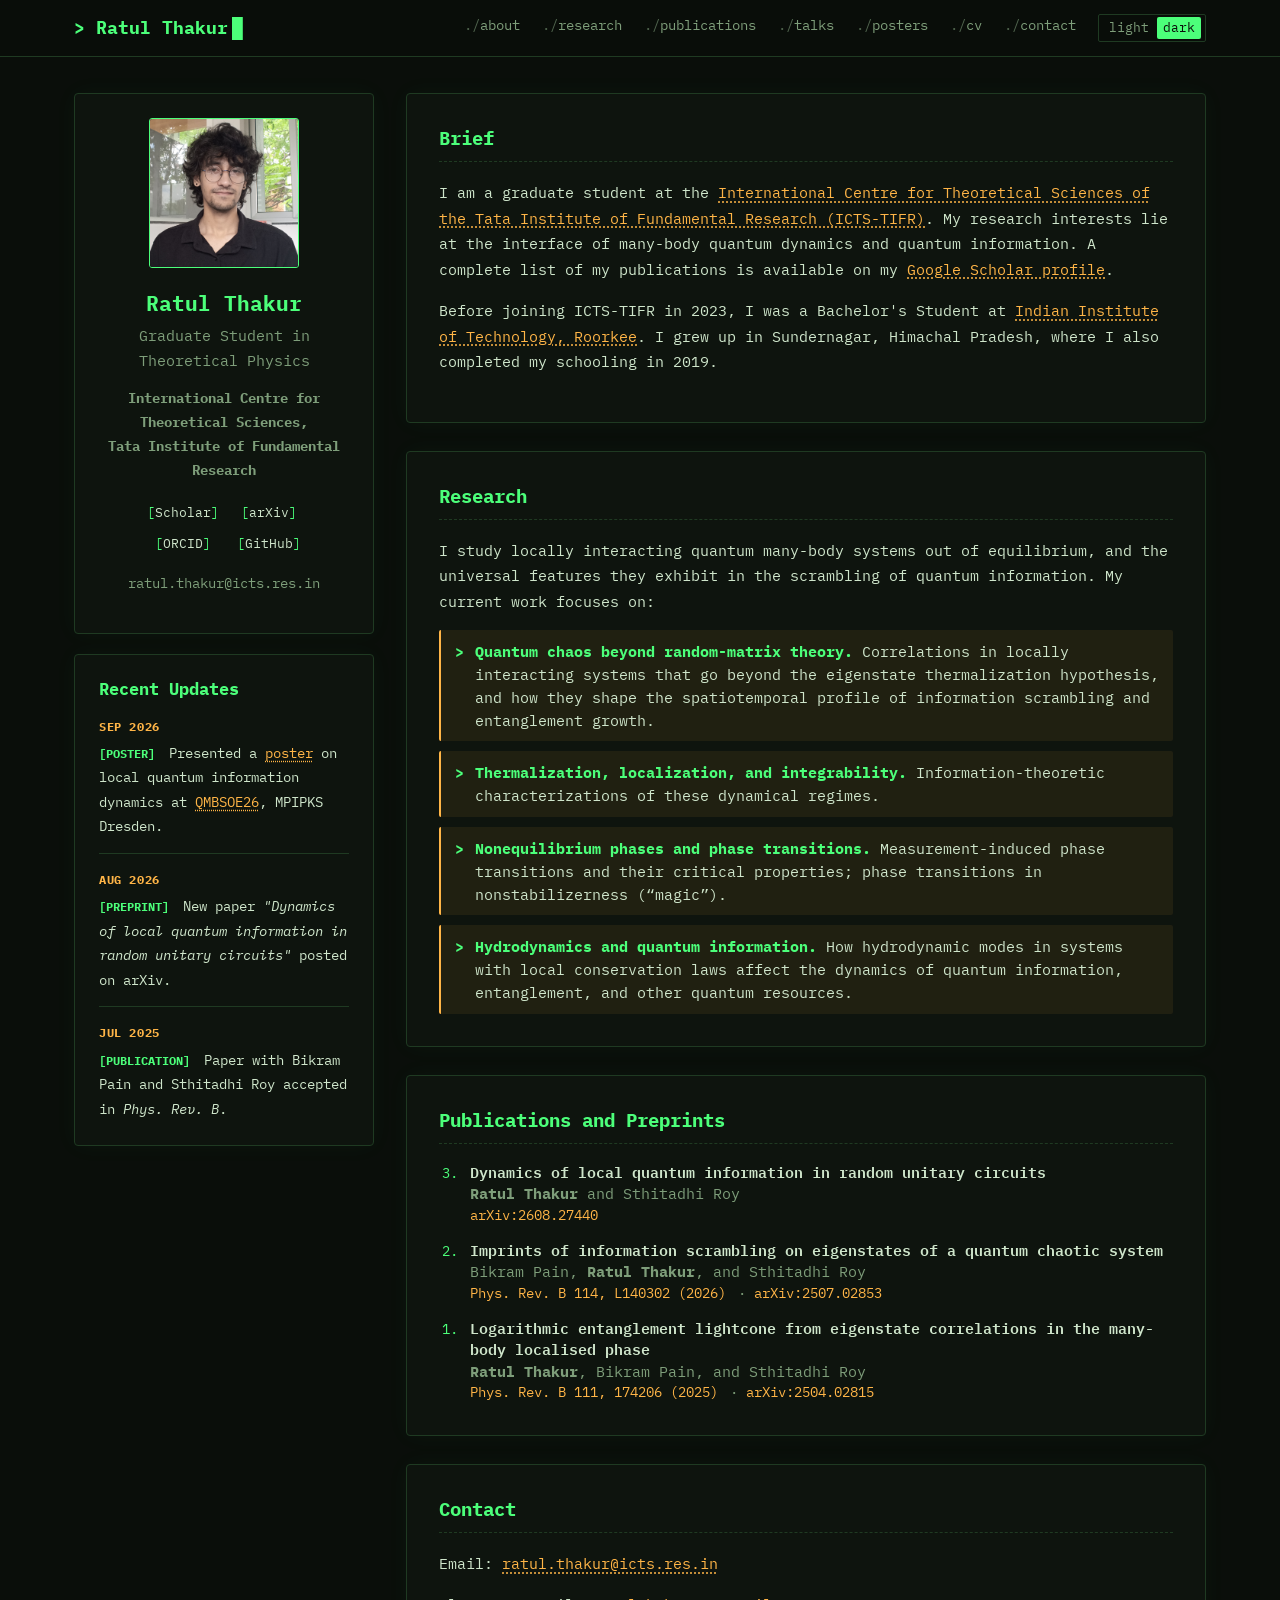
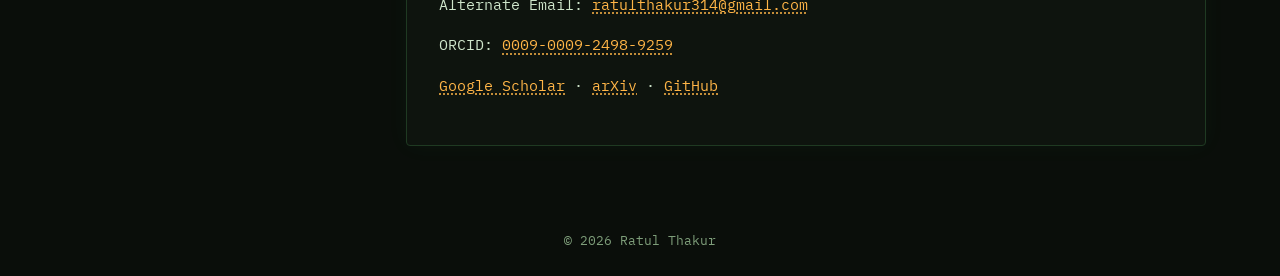
==== commit d8a80b29: "new theme" ====
--- a/index.html
+++ b/index.html
@@ -6,353 +6,8 @@
 <meta name="google-site-verification" content="xN_X5LfohI2acbVFx5eEnyMO1RAWLqTGRK5Y36NLpNw" />
 <title>Ratul Thakur</title>
 
-<style>
-:root {
-    --bg: #f4f6f2;
-    --panel: #ffffff;
-    --text: #1e2b1e;
-    --text-soft: #5a6b58;
-    --border: #dce8d8;
-    --accent: #4a7c59;
-    --accent-soft: #e8f2e8;
-    --radius-lg: 18px;
-    --radius-md: 12px;
-    --radius-sm: 8px;
-    --shadow: 0 1px 3px rgba(0,0,0,0.04), 0 6px 20px rgba(0,0,0,0.03);
-    --maxw: 1180px;
-}
-
-*{ box-sizing:border-box; }
-
-body{
-    font-family:-apple-system,BlinkMacSystemFont,"Segoe UI",Helvetica,Arial,sans-serif;
-    margin:0;
-    background:var(--bg);
-    color:var(--text);
-    line-height:1.65;
-    font-size:16px;
-}
-
-a{ color:var(--accent); }
-a:hover{ text-decoration:underline; }
-
-/* ---------- top bar ---------- */
-.topbar{
-    position:sticky;
-    top:0;
-    z-index:10;
-    background:rgba(246,245,243,0.9);
-    backdrop-filter:blur(6px);
-    border-bottom:1px solid var(--border);
-}
-
-.topbar-inner{
-    max-width:var(--maxw);
-    margin:0 auto;
-    padding:14px 24px;
-    display:flex;
-    align-items:center;
-    justify-content:space-between;
-    gap:16px;
-    flex-wrap:wrap;
-}
-
-.brand{
-    font-weight:700;
-    font-size:1.05rem;
-    letter-spacing:0.2px;
-    color:var(--text);
-    text-decoration:none;
-}
-.brand:hover{ text-decoration:none; }
-
-nav.mainnav{
-    display:flex;
-    gap:22px;
-    flex-wrap:wrap;
-}
-
-nav.mainnav a{
-    color:var(--text-soft);
-    text-decoration:none;
-    font-size:0.92rem;
-    font-weight:600;
-}
-
-nav.mainnav a:hover{
-    color:var(--accent);
-    text-decoration:none;
-}
-
-/* ---------- layout ---------- */
-.layout{
-    max-width:var(--maxw);
-    margin:0 auto;
-    padding:36px 24px 60px;
-    display:grid;
-    grid-template-columns:300px 1fr;
-    gap:32px;
-    align-items:start;
-}
-
-/* ---------- sidebar ---------- */
-.sidebar{
-    position:sticky;
-    top:78px;
-    display:flex;
-    flex-direction:column;
-    gap:20px;
-}
-
-.card{
-    background:var(--panel);
-    border:1px solid var(--border);
-    border-radius:var(--radius-lg);
-    box-shadow:var(--shadow);
-    padding:24px;
-}
-
-.profile-card{
-    text-align:center;
-}
-
-.profile-card img{
-    width:150px;
-    height:150px;
-    object-fit:cover;
-    border-radius:var(--radius-md);
-    margin-bottom:14px;
-}
-
-.profile-card h1{
-    font-size:1.25rem;
-    margin:0 0 2px;
-}
-
-.profile-card .role{
-    color:var(--text-soft);
-    font-size:0.92rem;
-    margin:0 0 14px;
-}
-
-.profile-card .institute{
-    font-size:0.88rem;
-    color:var(--text-soft);
-    margin:0 0 16px;
-}
-
-.link-row{
-    display:flex;
-    justify-content:center;
-    gap:10px;
-    flex-wrap:wrap;
-    margin-bottom:14px;
-}
-
-.link-row a{
-    font-size:0.82rem;
-    font-weight:600;
-    text-decoration:none;
-    padding:6px 12px;
-    border:1px solid var(--border);
-    border-radius:999px;
-    color:var(--text);
-    background:var(--accent-soft);
-}
-
-.link-row a:hover{
-    border-color:var(--accent);
-    color:var(--accent);
-    text-decoration:none;
-}
-
-.profile-card .email{
-    font-size:0.85rem;
-    color:var(--text-soft);
-    word-break:break-all;
-}
-
-/* ---------- news ---------- */
-.news-card h2{
-    font-size:0.95rem;
-    text-transform:uppercase;
-    letter-spacing:0.06em;
-    color:var(--text-soft);
-    margin:0 0 16px;
-}
-
-.news-list{
-    list-style:none;
-    margin:0;
-    padding:0;
-    display:flex;
-    flex-direction:column;
-    gap:16px;
-}
-
-.news-list li{
-    padding-bottom:14px;
-    border-bottom:1px solid var(--border);
-    font-size:0.9rem;
-}
-
-.news-list li:last-child{
-    border-bottom:none;
-    padding-bottom:0;
-}
-
-.news-date{
-    display:block;
-    font-size:0.75rem;
-    font-weight:700;
-    color:var(--accent);
-    text-transform:uppercase;
-    letter-spacing:0.05em;
-    margin-bottom:4px;
-}
-
-.news-tag{
-    display:inline-block;
-    font-size:0.68rem;
-    font-weight:700;
-    text-transform:uppercase;
-    letter-spacing:0.03em;
-    color:var(--accent);
-    background:var(--accent-soft);
-    border-radius:5px;
-    padding:1px 6px;
-    margin-right:6px;
-    vertical-align:1px;
-}
-
-/* ---------- main content ---------- */
-.main section{
-    background:var(--panel);
-    border:1px solid var(--border);
-    border-radius:var(--radius-lg);
-    box-shadow:var(--shadow);
-    padding:32px;
-    margin-bottom:28px;
-}
-
-.main section:last-child{ margin-bottom:0; }
-
-.main h2{
-    font-size:1.15rem;
-    margin:0 0 18px;
-    padding-bottom:12px;
-    border-bottom:1px solid var(--border);
-}
-
-.main .lede{
-    color:var(--text-soft);
-    margin:0 0 16px;
-}
-
-ul.research-topics{
-    list-style:none;
-    padding:0;
-    margin:0;
-    display:flex;
-    flex-direction:column;
-    gap:10px;
-}
-
-.research-topics li{
-    position:relative;
-    padding:10px 14px 10px 34px;
-    background:var(--accent-soft);
-    border-radius:var(--radius-sm);
-    line-height:1.5;
-    font-size:0.95rem;
-}
-
-.research-topics li::before{
-    content:"\25B8";
-    position:absolute;
-    left:14px;
-    color:var(--accent);
-    font-weight:bold;
-}
-
-.research-topics strong{ color:var(--text); }
-
-.pub-list{
-    list-style:none;
-    padding:0;
-    margin:0;
-    display:flex;
-    flex-direction:column;
-    gap:18px;
-}
-
-.pub-list li{
-    padding-bottom:16px;
-    border-bottom:1px solid var(--border);
-}
-
-.pub-list li:last-child{
-    border-bottom:none;
-    padding-bottom:0;
-}
-
-.pub-title{
-    font-style:italic;
-    margin-bottom:4px;
-}
-
-.pub-authors{
-    font-size:0.92rem;
-    color:var(--text-soft);
-    margin-bottom:4px;
-}
-
-.pub-venue a{
-    font-size:0.88rem;
-    text-decoration:none;
-    margin-right:10px;
-}
-
-.pub-venue a:hover{ text-decoration:underline; }
-
-footer{
-    text-align:center;
-    padding:24px;
-    color:var(--text-soft);
-    font-size:0.85rem;
-}
-
-/* ---------- responsive ---------- */
-@media (max-width:860px){
-    .layout{
-        grid-template-columns:1fr;
-        padding:24px 16px 40px;
-    }
-    .sidebar{
-        position:static;
-        top:auto;
-    }
-    nav.mainnav{
-        gap:14px;
-    }
-    .main section{
-        padding:22px;
-    }
-}
-
-@media (max-width:480px){
-    .topbar-inner{
-        padding:12px 16px;
-    }
-    nav.mainnav a{
-        font-size:0.85rem;
-    }
-    .profile-card img{
-        width:120px;
-        height:120px;
-    }
-}
-</style>
+<link rel="stylesheet" href="css/style.css">
+<script src="js/theme.js"></script>
 </head>
 <body>
 
@@ -363,9 +18,13 @@
             <a href="#about">About</a>
             <a href="#research">Research</a>
             <a href="#publications">Publications</a>
-            <a href="/talks.html">Talks</a>
-            <a href="/docs/CV-ratul-thakur.pdf">CV</a>
+            <a href="talks.html">Talks</a>
+            <a href="posters.html">Posters</a>
+            <a href="docs/CV-ratul-thakur.pdf">CV</a>
             <a href="#contact">Contact</a>
+            <button type="button" class="theme-toggle" aria-label="Dark theme" aria-pressed="true">
+                <span class="opt-light">light</span><span class="opt-dark">dark</span>
+            </button>
         </nav>
     </div>
 </div>
@@ -378,14 +37,15 @@
         <div class="card profile-card" id="about">
             <img src="./img/2025_formal.jpg" alt="Profile photo">
             <h1>Ratul Thakur</h1>
-            <p class="role">Graduate Student, Theoretical Physics</p>
+            <p class="role">Graduate Student in Theoretical Physics</p>
             <p class="institute">
-                International Centre for Theoretical Sciences,<br>
-                Tata Institute of Fundamental Research
+                <b>International Centre for Theoretical Sciences,<br>
+                Tata Institute of Fundamental Research</b>
             </p>
             <div class="link-row">
                 <a href="https://scholar.google.com/citations?hl=en&user=3H1ROcYAAAAJ&view_op=list_works">Scholar</a>
                 <a href="https://arxiv.org/a/thakur_r_1.html">arXiv</a>
+                <a href="https://orcid.org/0009-0009-2498-9259">ORCID</a>
                 <a href="https://github.com/ratulthakur">GitHub</a>
             </div>
             <p class="email">ratul.thakur@icts.res.in</p>
@@ -398,8 +58,14 @@
             Newest entries should go at the top of the list.
         -->
         <div class="card news-card">
-            <h2>News</h2>
+            <h2>Recent Updates</h2>
             <ul class="news-list">
+                <li>
+                    <span class="news-date">Sep 2026</span>
+                    <span class="news-tag">Poster</span>
+                    Presented a <a href="posters.html">poster</a> on local quantum information dynamics at
+                    <a href="https://www.pks.mpg.de/qmbsoe26">QMBSOE26</a>, MPIPKS Dresden.
+                </li>
                 <li>
                     <span class="news-date">Aug 2026</span>
                     <span class="news-tag">Preprint</span>
@@ -422,16 +88,13 @@
             <h2>Brief</h2>
             <p class="lede">
                 I am a graduate student at the <a href = "https://www.icts.res.in/">International Centre for Theoretical
-                Sciences of the Tata Institute of Fundamental Research (ICTS-TIFR)</a>. My research interests lie at the interface of many-body quantum dyanmics and quantum information. More details about my
-                work can be found <a href="#research">here</a>. A complete list
+                Sciences of the Tata Institute of Fundamental Research (ICTS-TIFR)</a>. My research interests lie at the interface of many-body quantum dynamics and quantum information. A complete list
                 of my publications is available on my
-                <a href="https://scholar.google.com/citations?hl=en&user=3H1ROcYAAAAJ&view_op=list_works">
-                    Google Scholar profile
-                </a>.
+                <a href="https://scholar.google.com/citations?hl=en&user=3H1ROcYAAAAJ&view_op=list_works">Google Scholar profile</a>.
             </p>
 
             <p>
-                Before joining ICTS-TIFR in 2023, I was a Bachelor's Student at Indian Institute of Technology, Roorkee. I grew up in Sundernagar, Himachal Pradesh, where I also completed my schooling in 2019. 
+                Before joining ICTS-TIFR in 2023, I was a Bachelor's Student at <a href="https://en.wikipedia.org/wiki/IIT_Roorkee">Indian Institute of Technology, Roorkee</a>. I grew up in Sundernagar, Himachal Pradesh, where I also completed my schooling in 2019. 
             </p>
             
         </section>
@@ -439,21 +102,20 @@
         <section id="research">
             <h2>Research</h2>
             <p class="lede">
-                My interests revolve around locally interacting many-body quantum systems out of equilibrium,
-                and how they furnish universal features in quantum information scrambling. My current research
-                focuses on the following problems:
+                I study locally interacting quantum many-body systems out of equilibrium, and the universal
+                features they exhibit in the scrambling of quantum information. My current work focuses on:
             </p>
             <ul class="research-topics">
-                <li>Quantum chaos (beyond Random-matrix Theory) in locally interacting systems. Correlation structure beyond the Eigenstate thermalization hypothesis and connection to the spatiotemporal profile of information scrambling and entanglement growth.</li>
-                <li>Thermalization, localization and integrability. Information theoretic characterization of these dynamical regimes.</li>
-                <li>Nonequilibrium phases and phase transitions in quantum systems: Measurement induced phase transition and its critical properties; Phase transition in nonstabilizerness (&ldquo;Magic&rdquo;).</li>
-                <li>Sensitivity of the dynamics of quantum information, entanglement and other quantum resources to the presence of hydrodynamic modes in systems which host local conservation laws.</li>
+                <li><strong>Quantum chaos beyond random-matrix theory.</strong> Correlations in locally interacting systems that go beyond the eigenstate thermalization hypothesis, and how they shape the spatiotemporal profile of information scrambling and entanglement growth.</li>
+                <li><strong>Thermalization, localization, and integrability.</strong> Information-theoretic characterizations of these dynamical regimes.</li>
+                <li><strong>Nonequilibrium phases and phase transitions.</strong> Measurement-induced phase transitions and their critical properties; phase transitions in nonstabilizerness (&ldquo;magic&rdquo;).</li>
+                <li><strong>Hydrodynamics and quantum information.</strong> How hydrodynamic modes in systems with local conservation laws affect the dynamics of quantum information, entanglement, and other quantum resources.</li>
             </ul>
         </section>
 
         <section id="publications">
             <h2>Publications and Preprints</h2>
-            <ul class="pub-list">
+            <ol class="pub-list" reversed>
                 <li>
                     <p class="pub-title">Dynamics of local quantum information in random unitary circuits</p>
                     <p class="pub-authors"><strong>Ratul Thakur</strong> and Sthitadhi Roy</p>
@@ -477,12 +139,14 @@
                         <a href="https://arxiv.org/abs/2504.02815">arXiv:2504.02815</a>
                     </p>
                 </li>
-            </ul>
+            </ol>
         </section>
 
         <section id="contact">
             <h2>Contact</h2>
             <p>Email: <a href="mailto:ratul.thakur@icts.res.in">ratul.thakur@icts.res.in</a></p>
+            <p>Alternate Email: <a href="mailto:ratulthakur314@gmail.com">ratulthakur314@gmail.com</a></p>
+            <p>ORCID: <a href="https://orcid.org/0009-0009-2498-9259">0009-0009-2498-9259</a></p>
             <p>
                 <a href="https://scholar.google.com/citations?hl=en&user=3H1ROcYAAAAJ&view_op=list_works">Google Scholar</a> &middot;
                 <a href="https://arxiv.org/a/thakur_r_1.html">arXiv</a> &middot;
--- a/css/style.css
+++ b/css/style.css
@@ -0,0 +1,608 @@
+@import url("https://fonts.googleapis.com/css2?family=IBM+Plex+Mono:ital,wght@0,400;0,700;1,400&display=swap");
+
+/* retro terminal theme: green headings, amber links.
+   Dark is the default; light applies when <html data-theme="light"> (set by js/theme.js). */
+:root {
+    color-scheme: dark;
+    --bg: #0a0e0a;
+    --panel: #0e140e;
+    --topbar: rgba(10,14,10,0.92);
+    --text: #cfe6cb;
+    --text-soft: #7e9e7a;
+    --border: #1f3a22;
+    --green: #4cff7a;
+    --accent: #ffb547;
+    --accent-soft: rgba(255,181,71,0.08);
+    --shadow: 0 0 24px rgba(76,255,122,0.04);
+    --mono: "IBM Plex Mono", ui-monospace, SFMono-Regular, Menlo, Consolas, monospace;
+    --radius-lg: 4px;
+    --radius-md: 3px;
+    --radius-sm: 2px;
+    --maxw: 1180px;
+    --contentw: 900px;
+}
+
+:root[data-theme="light"] {
+    color-scheme: light;
+    --bg: #eeeff1;
+    --panel: #fafafb;
+    --topbar: rgba(238,239,241,0.92);
+    --text: #1f2328;
+    --text-soft: #5b6168;
+    --border: #d8dbdf;
+    --green: #17703a;
+    --accent: #9a5200;
+    --accent-soft: rgba(31,35,40,0.04);
+    --shadow: 0 1px 3px rgba(0,0,0,0.04);
+}
+
+*{ box-sizing:border-box; }
+
+body{
+    font-family:var(--mono);
+    margin:0;
+    background:var(--bg);
+    color:var(--text);
+    line-height:1.7;
+    font-size:15px;
+}
+
+::selection{
+    background:var(--green);
+    color:var(--bg);
+}
+
+a{
+    color:var(--accent);
+    text-decoration-style:dotted;
+    text-underline-offset:3px;
+}
+a:hover{ text-decoration:underline; text-decoration-style:solid; }
+
+@keyframes blink{ 50%{ opacity:0; } }
+
+/* ---------- top bar ---------- */
+.topbar{
+    position:sticky;
+    top:0;
+    z-index:10;
+    background:var(--topbar);
+    backdrop-filter:blur(6px);
+    border-bottom:1px solid var(--border);
+}
+
+.topbar-inner{
+    max-width:var(--maxw);
+    margin:0 auto;
+    padding:14px 24px;
+    display:flex;
+    align-items:center;
+    justify-content:space-between;
+    gap:16px;
+    flex-wrap:wrap;
+}
+
+.brand{
+    font-weight:700;
+    font-size:1.1rem;
+    line-height:1;
+    color:var(--green);
+    text-decoration:none;
+}
+.brand:hover{ text-decoration:none; }
+.brand::before{ content:"> "; }
+.brand::after{
+    content:"\2588";
+    margin-left:4px;
+    animation:blink 1.1s steps(1) infinite;
+}
+
+nav.mainnav{
+    display:flex;
+    gap:22px;
+    flex-wrap:wrap;
+}
+
+nav.mainnav a{
+    color:var(--text-soft);
+    text-decoration:none;
+    font-size:0.88rem;
+    text-transform:lowercase;
+}
+
+nav.mainnav a::before{ content:"./"; opacity:0.6; }
+
+nav.mainnav a:hover,
+nav.mainnav a.active{
+    color:var(--accent);
+    text-decoration:none;
+}
+
+/* light/dark switch: [ light | dark ], current mode highlighted */
+.theme-toggle{
+    font:inherit;
+    font-size:0.82rem;
+    background:none;
+    border:1px solid var(--border);
+    border-radius:var(--radius-sm);
+    padding:2px 4px;
+    cursor:pointer;
+    color:var(--text-soft);
+    display:inline-flex;
+    gap:2px;
+}
+
+.theme-toggle span{
+    padding:0 6px;
+    border-radius:var(--radius-sm);
+}
+
+:root[data-theme="light"] .theme-toggle .opt-light,
+:root:not([data-theme="light"]) .theme-toggle .opt-dark{
+    background:var(--green);
+    color:var(--bg);
+}
+
+.theme-toggle:hover{ border-color:var(--green); }
+
+.theme-toggle:focus-visible{
+    outline:2px solid var(--accent);
+    outline-offset:2px;
+}
+
+/* ---------- layout ---------- */
+.layout{
+    max-width:var(--maxw);
+    margin:0 auto;
+    padding:36px 24px 60px;
+    display:grid;
+    grid-template-columns:300px 1fr;
+    gap:32px;
+    align-items:start;
+}
+
+/* ---------- sidebar ---------- */
+.sidebar{
+    position:sticky;
+    top:78px;
+    display:flex;
+    flex-direction:column;
+    gap:20px;
+}
+
+.card{
+    background:var(--panel);
+    border:1px solid var(--border);
+    border-radius:var(--radius-lg);
+    box-shadow:var(--shadow);
+    padding:24px;
+}
+
+.profile-card{
+    text-align:center;
+}
+
+.profile-card img{
+    width:150px;
+    height:150px;
+    object-fit:cover;
+    border:1px solid var(--green);
+    border-radius:var(--radius-md);
+    margin-bottom:14px;
+}
+
+.profile-card h1{
+    font-weight:700;
+    font-size:1.3rem;
+    line-height:1.3;
+    color:var(--green);
+    margin:0 0 6px;
+}
+
+.profile-card .role{
+    color:var(--text-soft);
+    font-size:0.92rem;
+    margin:0 0 14px;
+}
+
+.profile-card .institute{
+    font-size:0.88rem;
+    color:var(--text-soft);
+    margin:0 0 16px;
+}
+
+/* 2x2 grid so four links never leave one orphan on its own line */
+.link-row{
+    display:grid;
+    grid-template-columns:repeat(2, auto);
+    justify-content:center;
+    gap:4px 10px;
+    margin-bottom:14px;
+}
+
+.link-row a{
+    font-size:0.8rem;
+    text-decoration:none;
+    padding:3px 4px;
+    color:var(--text);
+}
+
+.link-row a::before{ content:"["; color:var(--green); }
+.link-row a::after{ content:"]"; color:var(--green); }
+
+.link-row a:hover{
+    color:var(--bg);
+    background:var(--accent);
+    text-decoration:none;
+}
+
+.link-row a:hover::before,
+.link-row a:hover::after{ color:var(--bg); }
+
+.profile-card .email{
+    font-size:0.85rem;
+    color:var(--text-soft);
+    word-break:break-all;
+}
+
+/* ---------- news ---------- */
+.news-card h2{
+    font-weight:700;
+    font-size:1.05rem;
+    line-height:1.3;
+    color:var(--green);
+    margin:0 0 16px;
+}
+
+.news-list{
+    list-style:none;
+    margin:0;
+    padding:0;
+    display:flex;
+    flex-direction:column;
+    gap:16px;
+}
+
+.news-list li{
+    padding-bottom:14px;
+    border-bottom:1px solid var(--border);
+    font-size:0.9rem;
+}
+
+.news-list li:last-child{
+    border-bottom:none;
+    padding-bottom:0;
+}
+
+.news-date{
+    display:block;
+    font-size:0.75rem;
+    font-weight:700;
+    color:var(--accent);
+    text-transform:uppercase;
+    letter-spacing:0.05em;
+    margin-bottom:4px;
+}
+
+.news-tag{
+    display:inline-block;
+    font-size:0.72rem;
+    font-weight:700;
+    text-transform:uppercase;
+    color:var(--green);
+    margin-right:6px;
+}
+
+.news-tag::before{ content:"["; }
+.news-tag::after{ content:"]"; }
+
+/* ---------- main content ---------- */
+.main section{
+    background:var(--panel);
+    border:1px solid var(--border);
+    border-radius:var(--radius-lg);
+    box-shadow:var(--shadow);
+    padding:32px;
+    margin-bottom:28px;
+}
+
+.main section:last-child{ margin-bottom:0; }
+
+.main h2{
+    font-weight:700;
+    font-size:1.2rem;
+    line-height:1.3;
+    color:var(--green);
+    margin:0 0 18px;
+    padding-bottom:10px;
+    border-bottom:1px dashed var(--border);
+}
+
+.main .lede{
+    margin:0 0 16px;
+}
+
+ul.research-topics{
+    list-style:none;
+    padding:0;
+    margin:0;
+    display:flex;
+    flex-direction:column;
+    gap:10px;
+}
+
+.research-topics li{
+    position:relative;
+    padding:10px 14px 10px 34px;
+    background:var(--accent-soft);
+    border-left:2px solid var(--accent);
+    border-radius:var(--radius-sm);
+    line-height:1.5;
+    font-size:0.95rem;
+}
+
+.research-topics li::before{
+    content:">";
+    position:absolute;
+    left:14px;
+    color:var(--green);
+    font-weight:bold;
+}
+
+.research-topics strong{ color:var(--green); }
+
+.pub-list{
+    margin:0;
+    padding-left:1.8em;
+    display:flex;
+    flex-direction:column;
+    gap:14px;
+}
+
+.pub-list li{
+    padding-left:4px;
+    line-height:1.45;
+}
+
+.pub-list li::marker{
+    color:var(--green);
+    font-size:0.9rem;
+}
+
+.pub-list p{ margin:0; }
+
+.pub-title{
+    font-weight:600;
+}
+
+.pub-authors{
+    font-size:0.92rem;
+    color:var(--text-soft);
+}
+
+.pub-venue{
+    font-size:0.9rem;
+}
+
+.pub-venue a{
+    text-decoration:none;
+}
+
+.pub-venue a + a::before{
+    content:"\00B7";
+    display:inline-block;
+    margin:0 8px 0 4px;
+    color:var(--text-soft);
+}
+
+.pub-venue a:hover{ text-decoration:underline; }
+
+footer{
+    text-align:center;
+    padding:24px;
+    color:var(--text-soft);
+    font-size:0.8rem;
+}
+
+/* ---------- subpages (talks, posters) ---------- */
+.page{
+    max-width:var(--contentw);
+    margin:0 auto;
+    padding:36px 24px 60px;
+}
+
+.page-header{
+    margin-bottom:28px;
+}
+
+.page-header h1{
+    font-weight:700;
+    font-size:1.75rem;
+    line-height:1.2;
+    color:var(--green);
+    margin:0 0 4px;
+}
+
+.page-header p{
+    color:var(--text-soft);
+    margin:0;
+}
+
+/* shared by talk and poster cards */
+.meta{
+    display:flex;
+    flex-wrap:wrap;
+    gap:8px 14px;
+    align-items:center;
+    padding-bottom:16px;
+    margin-bottom:20px;
+    border-bottom:1px dashed var(--border);
+    font-size:0.9rem;
+    color:var(--text-soft);
+}
+
+.meta .date{
+    font-size:0.75rem;
+    font-weight:700;
+    color:var(--accent);
+    text-transform:uppercase;
+    letter-spacing:0.05em;
+}
+
+.abstract{
+    margin:0 0 20px;
+}
+
+.video{
+    position:relative;
+    width:100%;
+    aspect-ratio:16/9;
+}
+
+.video iframe{
+    width:100%;
+    height:100%;
+    border:none;
+    border-radius:var(--radius-md);
+}
+
+.links{
+    display:flex;
+    gap:10px;
+    flex-wrap:wrap;
+    margin-top:18px;
+}
+
+.links a{
+    font-size:0.82rem;
+    text-decoration:none;
+    padding:4px 6px;
+    color:var(--text);
+}
+
+.links a::before{ content:"["; color:var(--green); }
+.links a::after{ content:"]"; color:var(--green); }
+
+.links a:hover{
+    color:var(--bg);
+    background:var(--accent);
+    text-decoration:none;
+}
+
+.links a:hover::before,
+.links a:hover::after{ color:var(--bg); }
+
+/* ---------- talk cards ---------- */
+.talk{
+    background:var(--panel);
+    border:1px solid var(--border);
+    border-radius:var(--radius-lg);
+    box-shadow:var(--shadow);
+    padding:32px;
+    margin-bottom:28px;
+}
+
+.talk:last-child{ margin-bottom:0; }
+
+.talk h2{
+    font-size:1.15rem;
+    margin:0 0 10px;
+}
+
+/* ---------- poster cards ---------- */
+.poster{
+    background:var(--panel);
+    border:1px solid var(--border);
+    border-radius:var(--radius-lg);
+    box-shadow:var(--shadow);
+    padding:32px;
+    margin-bottom:28px;
+    display:grid;
+    grid-template-columns:220px 1fr;
+    gap:28px;
+    align-items:start;
+}
+
+.poster:last-child{ margin-bottom:0; }
+
+.poster-thumb{
+    display:block;
+    border:1px solid var(--border);
+    border-radius:var(--radius-md);
+    overflow:hidden;
+    transition:border-color 0.15s;
+}
+
+.poster-thumb:hover{ border-color:var(--accent); }
+
+.poster-thumb img{
+    display:block;
+    width:100%;
+    height:auto;
+}
+
+.poster h2{
+    font-size:1.15rem;
+    margin:0 0 10px;
+}
+
+.authors{
+    font-size:0.92rem;
+    color:var(--text-soft);
+    margin:0 0 14px;
+}
+
+.poster .meta{ margin-bottom:16px; }
+.poster .venue{
+    margin:0;
+    font-size:0.95rem;
+}
+
+/* ---------- responsive ---------- */
+@media (prefers-reduced-motion:reduce){
+    .brand::after{ animation:none; }
+}
+
+@media (max-width:860px){
+    .layout{
+        grid-template-columns:1fr;
+        padding:24px 16px 40px;
+    }
+    .sidebar{
+        position:static;
+        top:auto;
+    }
+    nav.mainnav{
+        gap:14px;
+    }
+    .main section{
+        padding:22px;
+    }
+    .page{
+        padding:24px 16px 40px;
+    }
+    .talk{
+        padding:22px;
+    }
+    .poster{
+        padding:22px;
+        grid-template-columns:1fr;
+        gap:20px;
+    }
+    .poster-thumb{
+        max-width:260px;
+    }
+}
+
+@media (max-width:480px){
+    .topbar-inner{
+        padding:12px 16px;
+    }
+    nav.mainnav a{
+        font-size:0.85rem;
+    }
+    .profile-card img{
+        width:120px;
+        height:120px;
+    }
+}
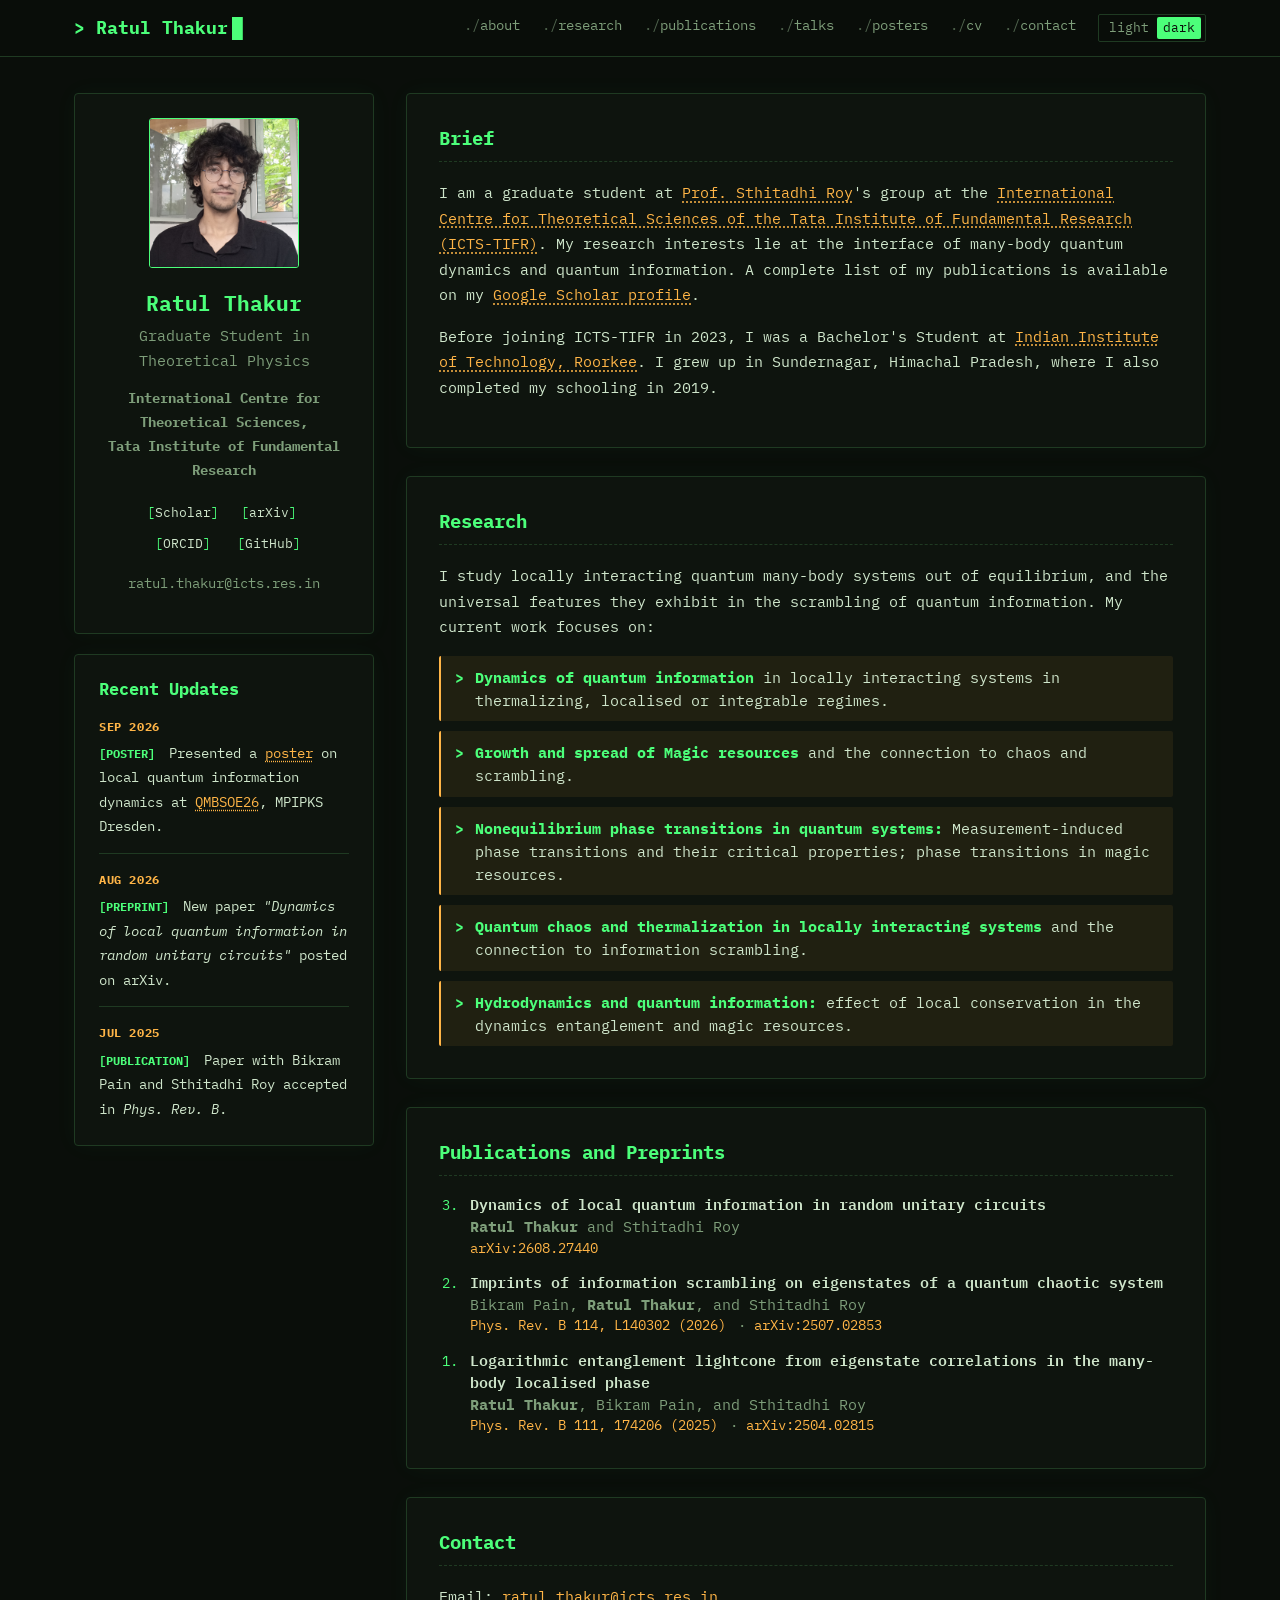
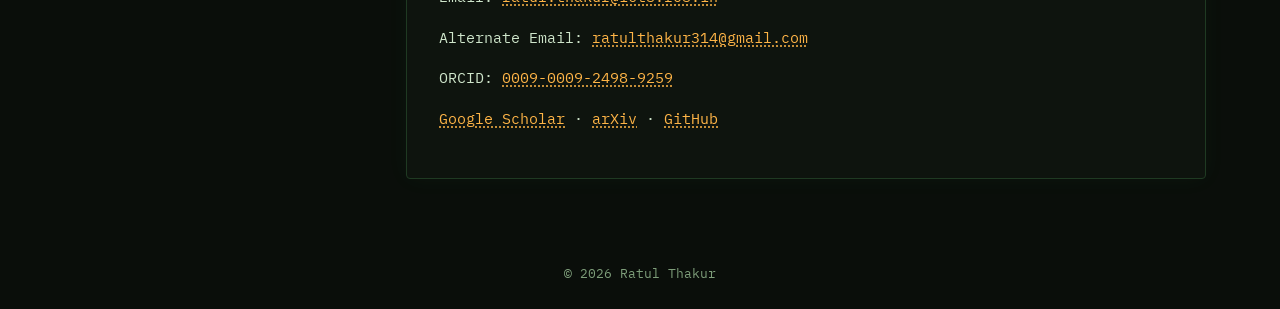
==== commit 95200416: "minor fixes" ====
--- a/index.html
+++ b/index.html
@@ -87,7 +87,7 @@
         <section id="brief">
             <h2>Brief</h2>
             <p class="lede">
-                I am a graduate student at the <a href = "https://www.icts.res.in/">International Centre for Theoretical
+                I am a graduate student at <a href="https://sthitadhi-roy.github.io/">Prof. Sthitadhi Roy</a>'s group at the <a href = "https://www.icts.res.in/">International Centre for Theoretical
                 Sciences of the Tata Institute of Fundamental Research (ICTS-TIFR)</a>. My research interests lie at the interface of many-body quantum dynamics and quantum information. A complete list
                 of my publications is available on my
                 <a href="https://scholar.google.com/citations?hl=en&user=3H1ROcYAAAAJ&view_op=list_works">Google Scholar profile</a>.
@@ -106,10 +106,11 @@
                 features they exhibit in the scrambling of quantum information. My current work focuses on:
             </p>
             <ul class="research-topics">
-                <li><strong>Quantum chaos beyond random-matrix theory.</strong> Correlations in locally interacting systems that go beyond the eigenstate thermalization hypothesis, and how they shape the spatiotemporal profile of information scrambling and entanglement growth.</li>
-                <li><strong>Thermalization, localization, and integrability.</strong> Information-theoretic characterizations of these dynamical regimes.</li>
-                <li><strong>Nonequilibrium phases and phase transitions.</strong> Measurement-induced phase transitions and their critical properties; phase transitions in nonstabilizerness (&ldquo;magic&rdquo;).</li>
-                <li><strong>Hydrodynamics and quantum information.</strong> How hydrodynamic modes in systems with local conservation laws affect the dynamics of quantum information, entanglement, and other quantum resources.</li>
+                <li><strong>Dynamics of quantum information</strong> in locally interacting systems in thermalizing, localised or integrable regimes.</li>
+                <li><strong>Growth and spread of Magic resources</strong> and the connection to chaos and scrambling.</li>
+                <li><strong>Nonequilibrium phase transitions in quantum systems:</strong> Measurement-induced phase transitions and their critical properties; phase transitions in magic resources.</li>
+                <li><strong>Quantum chaos and thermalization in locally interacting systems</strong> and the connection to information scrambling.</li>
+                <li><strong>Hydrodynamics and quantum information:</strong> effect of local conservation in the dynamics entanglement and magic resources.</li>
             </ul>
         </section>
 
